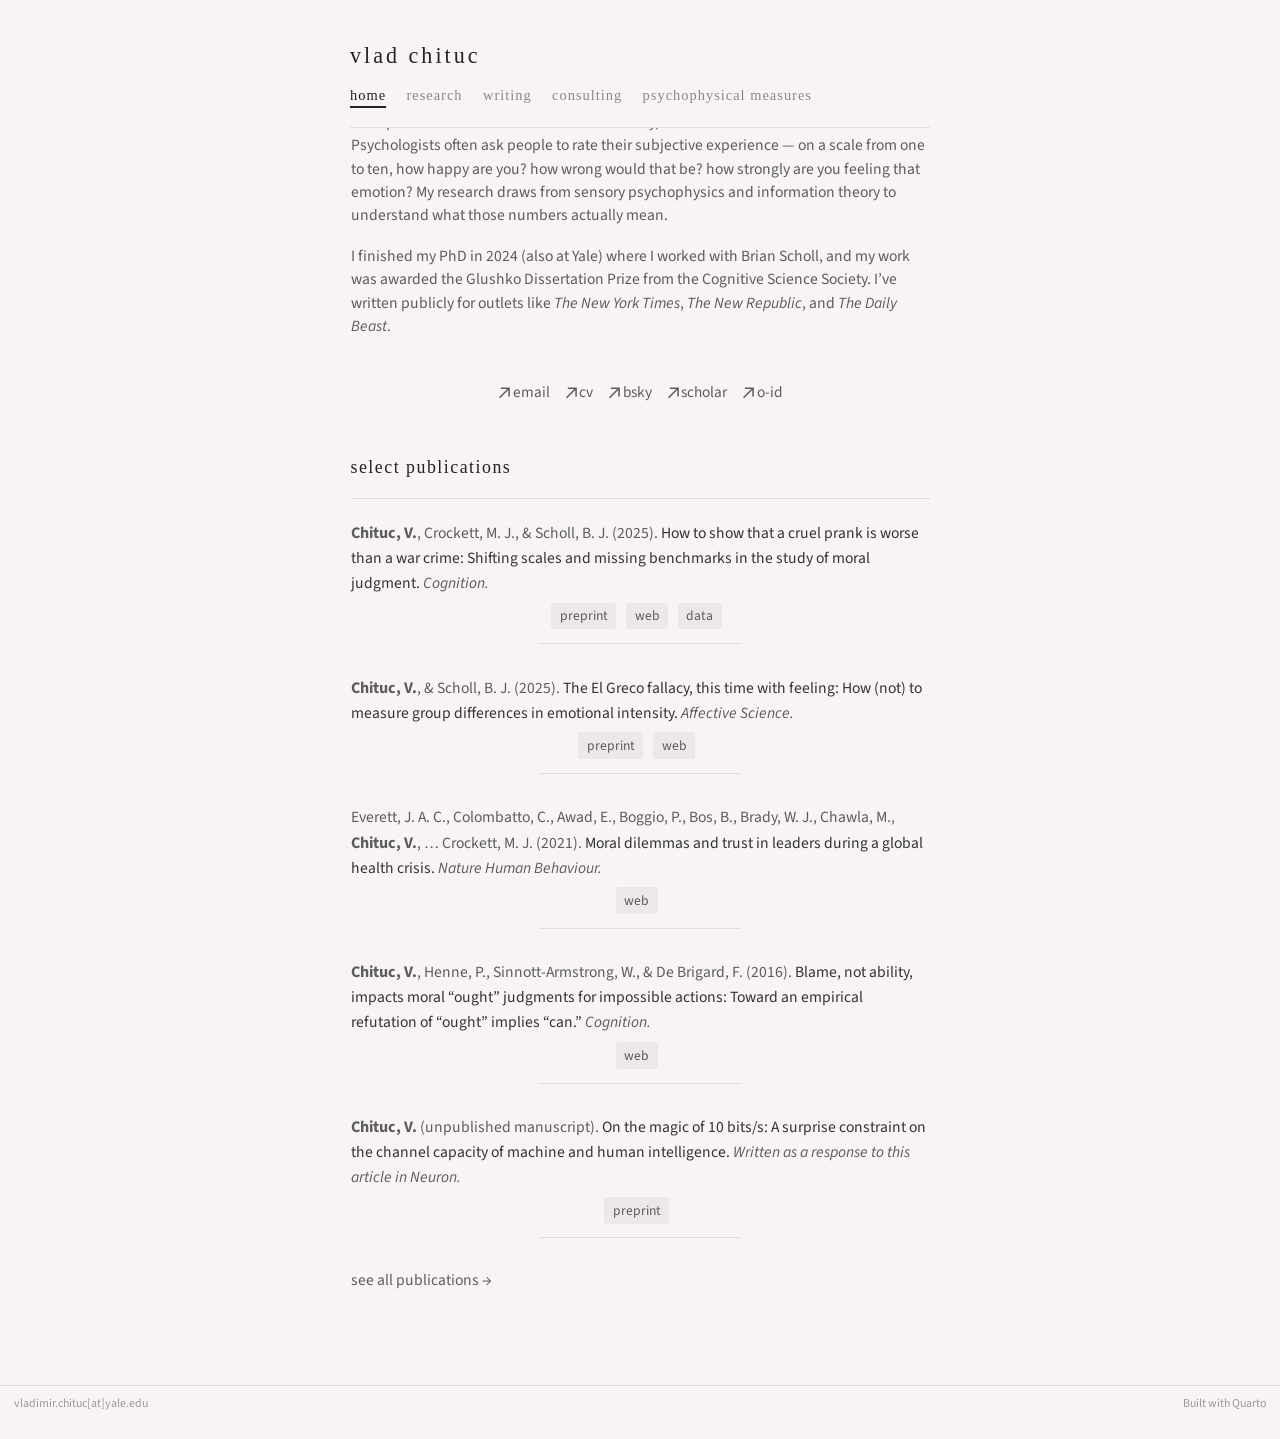
==== index.html @ decdd90c "Built site for gh-pages" ====
<!DOCTYPE html>
<html xmlns="http://www.w3.org/1999/xhtml" lang="en" xml:lang="en"><head>

<meta charset="utf-8">
<meta name="generator" content="quarto-1.8.27">

<meta name="viewport" content="width=device-width, initial-scale=1.0, user-scalable=yes">


<title>vlad chituc</title>
<style>
code{white-space: pre-wrap;}
span.smallcaps{font-variant: small-caps;}
div.columns{display: flex; gap: min(4vw, 1.5em);}
div.column{flex: auto; overflow-x: auto;}
div.hanging-indent{margin-left: 1.5em; text-indent: -1.5em;}
ul.task-list{list-style: none;}
ul.task-list li input[type="checkbox"] {
  width: 0.8em;
  margin: 0 0.8em 0.2em -1em; /* quarto-specific, see https://github.com/quarto-dev/quarto-cli/issues/4556 */ 
  vertical-align: middle;
}
</style>


<script src="site_libs/quarto-nav/quarto-nav.js"></script>
<script src="site_libs/quarto-nav/headroom.min.js"></script>
<script src="site_libs/clipboard/clipboard.min.js"></script>
<script src="site_libs/quarto-search/autocomplete.umd.js"></script>
<script src="site_libs/quarto-search/fuse.min.js"></script>
<script src="site_libs/quarto-search/quarto-search.js"></script>
<meta name="quarto:offset" content="./">
<script src="site_libs/quarto-html/quarto.js" type="module"></script>
<script src="site_libs/quarto-html/tabsets/tabsets.js" type="module"></script>
<script src="site_libs/quarto-html/axe/axe-check.js" type="module"></script>
<script src="site_libs/quarto-html/popper.min.js"></script>
<script src="site_libs/quarto-html/tippy.umd.min.js"></script>
<script src="site_libs/quarto-html/anchor.min.js"></script>
<link href="site_libs/quarto-html/tippy.css" rel="stylesheet">
<link href="site_libs/quarto-html/quarto-syntax-highlighting-ed96de9b727972fe78a7b5d16c58bf87.css" rel="stylesheet" id="quarto-text-highlighting-styles">
<script src="site_libs/bootstrap/bootstrap.min.js"></script>
<link href="site_libs/bootstrap/bootstrap-icons.css" rel="stylesheet">
<link href="site_libs/bootstrap/bootstrap-2ddfd3d036ffae7f70f91099f4ca9b3e.min.css" rel="stylesheet" append-hash="true" id="quarto-bootstrap" data-mode="light">
<script id="quarto-search-options" type="application/json">{
  "location": "navbar",
  "copy-button": false,
  "collapse-after": 3,
  "panel-placement": "end",
  "type": "overlay",
  "limit": 50,
  "keyboard-shortcut": [
    "f",
    "/",
    "s"
  ],
  "show-item-context": false,
  "language": {
    "search-no-results-text": "No results",
    "search-matching-documents-text": "matching documents",
    "search-copy-link-title": "Copy link to search",
    "search-hide-matches-text": "Hide additional matches",
    "search-more-match-text": "more match in this document",
    "search-more-matches-text": "more matches in this document",
    "search-clear-button-title": "Clear",
    "search-text-placeholder": "",
    "search-detached-cancel-button-title": "Cancel",
    "search-submit-button-title": "Submit",
    "search-label": "Search"
  }
}</script>


<meta property="og:title" content="vlad chituc">
<meta property="og:description" content="Cognitive scientist studying psychophysics and measurement at Yale University">
<meta property="og:site_name" content="vlad chituc">
</head>

<body class="nav-fixed fullcontent quarto-light">

<div id="quarto-search-results"></div>
  <header id="quarto-header" class="headroom fixed-top">
    <nav class="navbar navbar-expand-lg " data-bs-theme="dark">
      <div class="navbar-container container-fluid">
      <div class="navbar-brand-container mx-auto">
    <a class="navbar-brand" href="./index.html">
    <span class="navbar-title">vlad chituc</span>
    </a>
  </div>
          <button class="navbar-toggler" type="button" data-bs-toggle="collapse" data-bs-target="#navbarCollapse" aria-controls="navbarCollapse" role="menu" aria-expanded="false" aria-label="Toggle navigation" onclick="if (window.quartoToggleHeadroom) { window.quartoToggleHeadroom(); }">
  <span class="navbar-toggler-icon"></span>
</button>
          <div class="collapse navbar-collapse" id="navbarCollapse">
            <ul class="navbar-nav navbar-nav-scroll me-auto">
  <li class="nav-item">
    <a class="nav-link active" href="./index.html" aria-current="page"> 
<span class="menu-text">home</span></a>
  </li>  
  <li class="nav-item">
    <a class="nav-link" href="./research.html"> 
<span class="menu-text">research</span></a>
  </li>  
  <li class="nav-item">
    <a class="nav-link" href="./writing.html"> 
<span class="menu-text">writing</span></a>
  </li>  
  <li class="nav-item">
    <a class="nav-link" href="./consulting.html"> 
<span class="menu-text">consulting</span></a>
  </li>  
  <li class="nav-item">
    <a class="nav-link" href="https://vladchituc.com/glms-tools/"> 
<span class="menu-text">psychophysical measures</span></a>
  </li>  
</ul>
          </div> <!-- /navcollapse -->
            <div class="quarto-navbar-tools">
</div>
      </div> <!-- /container-fluid -->
    </nav>
</header>
<!-- content -->
<div id="quarto-content" class="quarto-container page-columns page-rows-contents page-layout-article page-navbar">
<!-- sidebar -->
<!-- margin-sidebar -->
    
<!-- main -->
<main class="content" id="quarto-document-content">

<header id="title-block-header" class="quarto-title-block default">
<div class="quarto-title">
<h1 class="title">vlad chituc</h1>
</div>



<div class="quarto-title-meta">

    
  
    
  </div>
  


</header>


<p>I’m a postdoctoral researcher at Yale University, where I work with Laurie Santos. Psychologists often ask people to rate their subjective experience — on a scale from one to ten, how happy are you? how wrong would that be? how strongly are you feeling that emotion? My research draws from sensory psychophysics and information theory to understand what those numbers actually mean.</p>
<p>I finished my PhD in 2024 (also at Yale) where I worked with Brian Scholl, and my work was awarded the Glushko Dissertation Prize from the Cognitive Science Society. I’ve written publicly for outlets like <a href="https://opinionator.blogs.nytimes.com/2016/02/19/the-data-against-kant/"><em>The New York Times</em></a>, <a href="https://newrepublic.com/article/122540/would-you-rather-lose-your-morals-or-your-memory"><em>The New Republic</em></a>, and <em>The Daily Beast</em>.</p>
<div class="social-links">
<p><a href="mailto:vladimir.chituc@yale.edu"><svg width="12" height="12" viewbox="0 0 12 12" fill="none" xmlns="http://www.w3.org/2000/svg"><path d="M2.07102 11.3494L0.963068 10.2415L9.2017 1.98864H2.83807L2.85227 0.454545H11.8438V9.46023H10.2955L10.3097 3.09659L2.07102 11.3494Z" fill="currentColor"></path></svg> email</a> <a href="cv.html"><svg width="12" height="12" viewbox="0 0 12 12" fill="none" xmlns="http://www.w3.org/2000/svg"><path d="M2.07102 11.3494L0.963068 10.2415L9.2017 1.98864H2.83807L2.85227 0.454545H11.8438V9.46023H10.2955L10.3097 3.09659L2.07102 11.3494Z" fill="currentColor"></path></svg> cv</a> <a href="https://bsky.app/profile/vladchituc.com"><svg width="12" height="12" viewbox="0 0 12 12" fill="none" xmlns="http://www.w3.org/2000/svg"><path d="M2.07102 11.3494L0.963068 10.2415L9.2017 1.98864H2.83807L2.85227 0.454545H11.8438V9.46023H10.2955L10.3097 3.09659L2.07102 11.3494Z" fill="currentColor"></path></svg> bsky</a> <a href="https://scholar.google.com/citations?user=D61_1-UAAAAJ&amp;hl=en"><svg width="12" height="12" viewbox="0 0 12 12" fill="none" xmlns="http://www.w3.org/2000/svg"><path d="M2.07102 11.3494L0.963068 10.2415L9.2017 1.98864H2.83807L2.85227 0.454545H11.8438V9.46023H10.2955L10.3097 3.09659L2.07102 11.3494Z" fill="currentColor"></path></svg> scholar</a> <a href="https://orcid.org/0000-0002-5316-6245"><svg width="12" height="12" viewbox="0 0 12 12" fill="none" xmlns="http://www.w3.org/2000/svg"><path d="M2.07102 11.3494L0.963068 10.2415L9.2017 1.98864H2.83807L2.85227 0.454545H11.8438V9.46023H10.2955L10.3097 3.09659L2.07102 11.3494Z" fill="currentColor"></path></svg> o-id</a></p>
</div>
<section id="publications" class="level2">
<h2 class="anchored" data-anchor-id="publications">select publications</h2>
<div class="pub-entry">
<p><span class="pub-authors"><strong>Chituc, V.</strong></span>, Crockett, M. J., &amp; Scholl, B. J. (2025). <span class="pub-title">How to show that a cruel prank is worse than a war crime: Shifting scales and missing benchmarks in the study of moral judgment.</span> <span class="pub-venue"><em>Cognition.</em></span></p>
<div class="pub-links">
<p><a href="s/Chituc-EtAl-InPress-Cognition.pdf">preprint</a> <a href="https://doi.org/10.1016/j.cognition.2025.106062">web</a> <a href="s/magnitude-estimation.zip">data</a></p>
</div>
</div>
<div class="pub-entry">
<p><span class="pub-authors"><strong>Chituc, V.</strong></span>, &amp; Scholl, B. J. (2025). <span class="pub-title">The El Greco fallacy, this time with feeling: How (not) to measure group differences in emotional intensity.</span> <span class="pub-venue"><em>Affective Science.</em></span></p>
<div class="pub-links">
<p><a href="s/Chituc-Scholl-InPress-AffSci.pdf">preprint</a> <a href="https://doi.org/10.1007/s42761-025-00314-z">web</a></p>
</div>
</div>
<div class="pub-entry">
<p>Everett, J. A. C., Colombatto, C., Awad, E., Boggio, P., Bos, B., Brady, W. J., Chawla, M., <span class="pub-authors"><strong>Chituc, V.</strong></span>, … Crockett, M. J. (2021). <span class="pub-title">Moral dilemmas and trust in leaders during a global health crisis.</span> <span class="pub-venue"><em>Nature Human Behaviour.</em></span></p>
<div class="pub-links">
<p><a href="https://doi.org/10.1038/s41562-021-01156-y">web</a></p>
</div>
</div>
<div class="pub-entry">
<p><span class="pub-authors"><strong>Chituc, V.</strong></span>, Henne, P., Sinnott-Armstrong, W., &amp; De Brigard, F. (2016). <span class="pub-title">Blame, not ability, impacts moral “ought” judgments for impossible actions: Toward an empirical refutation of “ought” implies “can.”</span> <span class="pub-venue"><em>Cognition.</em></span></p>
<div class="pub-links">
<p><a href="https://doi.org/10.1016/j.cognition.2015.11.012">web</a></p>
</div>
</div>
<div class="pub-entry">
<p><span class="pub-authors"><strong>Chituc, V.</strong></span> (unpublished manuscript). <span class="pub-title">On the magic of 10 bits/s: A surprise constraint on the channel capacity of machine and human intelligence.</span> <span class="pub-venue">Written as a response to <a href="https://doi.org/10.1016/j.neuron.2024.11.008">this article</a> in <em>Neuron</em>.</span></p>
<div class="pub-links">
<p><a href="https://vladchituc.substack.com/p/on-the-magic-of-10-bitss">preprint</a></p>
</div>
</div>
<p><a href="./research.html">see all publications →</a></p>


</section>

</main> <!-- /main -->
<script id="quarto-html-after-body" type="application/javascript">
  window.document.addEventListener("DOMContentLoaded", function (event) {
    const icon = "";
    const anchorJS = new window.AnchorJS();
    anchorJS.options = {
      placement: 'right',
      icon: icon
    };
    anchorJS.add('.anchored');
    const isCodeAnnotation = (el) => {
      for (const clz of el.classList) {
        if (clz.startsWith('code-annotation-')) {                     
          return true;
        }
      }
      return false;
    }
    const onCopySuccess = function(e) {
      // button target
      const button = e.trigger;
      // don't keep focus
      button.blur();
      // flash "checked"
      button.classList.add('code-copy-button-checked');
      var currentTitle = button.getAttribute("title");
      button.setAttribute("title", "Copied!");
      let tooltip;
      if (window.bootstrap) {
        button.setAttribute("data-bs-toggle", "tooltip");
        button.setAttribute("data-bs-placement", "left");
        button.setAttribute("data-bs-title", "Copied!");
        tooltip = new bootstrap.Tooltip(button, 
          { trigger: "manual", 
            customClass: "code-copy-button-tooltip",
            offset: [0, -8]});
        tooltip.show();    
      }
      setTimeout(function() {
        if (tooltip) {
          tooltip.hide();
          button.removeAttribute("data-bs-title");
          button.removeAttribute("data-bs-toggle");
          button.removeAttribute("data-bs-placement");
        }
        button.setAttribute("title", currentTitle);
        button.classList.remove('code-copy-button-checked');
      }, 1000);
      // clear code selection
      e.clearSelection();
    }
    const getTextToCopy = function(trigger) {
      const outerScaffold = trigger.parentElement.cloneNode(true);
      const codeEl = outerScaffold.querySelector('code');
      for (const childEl of codeEl.children) {
        if (isCodeAnnotation(childEl)) {
          childEl.remove();
        }
      }
      return codeEl.innerText;
    }
    const clipboard = new window.ClipboardJS('.code-copy-button:not([data-in-quarto-modal])', {
      text: getTextToCopy
    });
    clipboard.on('success', onCopySuccess);
    if (window.document.getElementById('quarto-embedded-source-code-modal')) {
      const clipboardModal = new window.ClipboardJS('.code-copy-button[data-in-quarto-modal]', {
        text: getTextToCopy,
        container: window.document.getElementById('quarto-embedded-source-code-modal')
      });
      clipboardModal.on('success', onCopySuccess);
    }
      var localhostRegex = new RegExp(/^(?:http|https):\/\/localhost\:?[0-9]*\//);
      var mailtoRegex = new RegExp(/^mailto:/);
        var filterRegex = new RegExp("https:\/\/vladchituc\.com");
      var isInternal = (href) => {
          return filterRegex.test(href) || localhostRegex.test(href) || mailtoRegex.test(href);
      }
      // Inspect non-navigation links and adorn them if external
     var links = window.document.querySelectorAll('a[href]:not(.nav-link):not(.navbar-brand):not(.toc-action):not(.sidebar-link):not(.sidebar-item-toggle):not(.pagination-link):not(.no-external):not([aria-hidden]):not(.dropdown-item):not(.quarto-navigation-tool):not(.about-link)');
      for (var i=0; i<links.length; i++) {
        const link = links[i];
        if (!isInternal(link.href)) {
          // undo the damage that might have been done by quarto-nav.js in the case of
          // links that we want to consider external
          if (link.dataset.originalHref !== undefined) {
            link.href = link.dataset.originalHref;
          }
            // target, if specified
            link.setAttribute("target", "_blank");
            if (link.getAttribute("rel") === null) {
              link.setAttribute("rel", "noopener");
            }
        }
      }
    function tippyHover(el, contentFn, onTriggerFn, onUntriggerFn) {
      const config = {
        allowHTML: true,
        maxWidth: 500,
        delay: 100,
        arrow: false,
        appendTo: function(el) {
            return el.parentElement;
        },
        interactive: true,
        interactiveBorder: 10,
        theme: 'quarto',
        placement: 'bottom-start',
      };
      if (contentFn) {
        config.content = contentFn;
      }
      if (onTriggerFn) {
        config.onTrigger = onTriggerFn;
      }
      if (onUntriggerFn) {
        config.onUntrigger = onUntriggerFn;
      }
      window.tippy(el, config); 
    }
    const noterefs = window.document.querySelectorAll('a[role="doc-noteref"]');
    for (var i=0; i<noterefs.length; i++) {
      const ref = noterefs[i];
      tippyHover(ref, function() {
        // use id or data attribute instead here
        let href = ref.getAttribute('data-footnote-href') || ref.getAttribute('href');
        try { href = new URL(href).hash; } catch {}
        const id = href.replace(/^#\/?/, "");
        const note = window.document.getElementById(id);
        if (note) {
          return note.innerHTML;
        } else {
          return "";
        }
      });
    }
    const xrefs = window.document.querySelectorAll('a.quarto-xref');
    const processXRef = (id, note) => {
      // Strip column container classes
      const stripColumnClz = (el) => {
        el.classList.remove("page-full", "page-columns");
        if (el.children) {
          for (const child of el.children) {
            stripColumnClz(child);
          }
        }
      }
      stripColumnClz(note)
      if (id === null || id.startsWith('sec-')) {
        // Special case sections, only their first couple elements
        const container = document.createElement("div");
        if (note.children && note.children.length > 2) {
          container.appendChild(note.children[0].cloneNode(true));
          for (let i = 1; i < note.children.length; i++) {
            const child = note.children[i];
            if (child.tagName === "P" && child.innerText === "") {
              continue;
            } else {
              container.appendChild(child.cloneNode(true));
              break;
            }
          }
          if (window.Quarto?.typesetMath) {
            window.Quarto.typesetMath(container);
          }
          return container.innerHTML
        } else {
          if (window.Quarto?.typesetMath) {
            window.Quarto.typesetMath(note);
          }
          return note.innerHTML;
        }
      } else {
        // Remove any anchor links if they are present
        const anchorLink = note.querySelector('a.anchorjs-link');
        if (anchorLink) {
          anchorLink.remove();
        }
        if (window.Quarto?.typesetMath) {
          window.Quarto.typesetMath(note);
        }
        if (note.classList.contains("callout")) {
          return note.outerHTML;
        } else {
          return note.innerHTML;
        }
      }
    }
    for (var i=0; i<xrefs.length; i++) {
      const xref = xrefs[i];
      tippyHover(xref, undefined, function(instance) {
        instance.disable();
        let url = xref.getAttribute('href');
        let hash = undefined; 
        if (url.startsWith('#')) {
          hash = url;
        } else {
          try { hash = new URL(url).hash; } catch {}
        }
        if (hash) {
          const id = hash.replace(/^#\/?/, "");
          const note = window.document.getElementById(id);
          if (note !== null) {
            try {
              const html = processXRef(id, note.cloneNode(true));
              instance.setContent(html);
            } finally {
              instance.enable();
              instance.show();
            }
          } else {
            // See if we can fetch this
            fetch(url.split('#')[0])
            .then(res => res.text())
            .then(html => {
              const parser = new DOMParser();
              const htmlDoc = parser.parseFromString(html, "text/html");
              const note = htmlDoc.getElementById(id);
              if (note !== null) {
                const html = processXRef(id, note);
                instance.setContent(html);
              } 
            }).finally(() => {
              instance.enable();
              instance.show();
            });
          }
        } else {
          // See if we can fetch a full url (with no hash to target)
          // This is a special case and we should probably do some content thinning / targeting
          fetch(url)
          .then(res => res.text())
          .then(html => {
            const parser = new DOMParser();
            const htmlDoc = parser.parseFromString(html, "text/html");
            const note = htmlDoc.querySelector('main.content');
            if (note !== null) {
              // This should only happen for chapter cross references
              // (since there is no id in the URL)
              // remove the first header
              if (note.children.length > 0 && note.children[0].tagName === "HEADER") {
                note.children[0].remove();
              }
              const html = processXRef(null, note);
              instance.setContent(html);
            } 
          }).finally(() => {
            instance.enable();
            instance.show();
          });
        }
      }, function(instance) {
      });
    }
        let selectedAnnoteEl;
        const selectorForAnnotation = ( cell, annotation) => {
          let cellAttr = 'data-code-cell="' + cell + '"';
          let lineAttr = 'data-code-annotation="' +  annotation + '"';
          const selector = 'span[' + cellAttr + '][' + lineAttr + ']';
          return selector;
        }
        const selectCodeLines = (annoteEl) => {
          const doc = window.document;
          const targetCell = annoteEl.getAttribute("data-target-cell");
          const targetAnnotation = annoteEl.getAttribute("data-target-annotation");
          const annoteSpan = window.document.querySelector(selectorForAnnotation(targetCell, targetAnnotation));
          const lines = annoteSpan.getAttribute("data-code-lines").split(",");
          const lineIds = lines.map((line) => {
            return targetCell + "-" + line;
          })
          let top = null;
          let height = null;
          let parent = null;
          if (lineIds.length > 0) {
              //compute the position of the single el (top and bottom and make a div)
              const el = window.document.getElementById(lineIds[0]);
              top = el.offsetTop;
              height = el.offsetHeight;
              parent = el.parentElement.parentElement;
            if (lineIds.length > 1) {
              const lastEl = window.document.getElementById(lineIds[lineIds.length - 1]);
              const bottom = lastEl.offsetTop + lastEl.offsetHeight;
              height = bottom - top;
            }
            if (top !== null && height !== null && parent !== null) {
              // cook up a div (if necessary) and position it 
              let div = window.document.getElementById("code-annotation-line-highlight");
              if (div === null) {
                div = window.document.createElement("div");
                div.setAttribute("id", "code-annotation-line-highlight");
                div.style.position = 'absolute';
                parent.appendChild(div);
              }
              div.style.top = top - 2 + "px";
              div.style.height = height + 4 + "px";
              div.style.left = 0;
              let gutterDiv = window.document.getElementById("code-annotation-line-highlight-gutter");
              if (gutterDiv === null) {
                gutterDiv = window.document.createElement("div");
                gutterDiv.setAttribute("id", "code-annotation-line-highlight-gutter");
                gutterDiv.style.position = 'absolute';
                const codeCell = window.document.getElementById(targetCell);
                const gutter = codeCell.querySelector('.code-annotation-gutter');
                gutter.appendChild(gutterDiv);
              }
              gutterDiv.style.top = top - 2 + "px";
              gutterDiv.style.height = height + 4 + "px";
            }
            selectedAnnoteEl = annoteEl;
          }
        };
        const unselectCodeLines = () => {
          const elementsIds = ["code-annotation-line-highlight", "code-annotation-line-highlight-gutter"];
          elementsIds.forEach((elId) => {
            const div = window.document.getElementById(elId);
            if (div) {
              div.remove();
            }
          });
          selectedAnnoteEl = undefined;
        };
          // Handle positioning of the toggle
      window.addEventListener(
        "resize",
        throttle(() => {
          elRect = undefined;
          if (selectedAnnoteEl) {
            selectCodeLines(selectedAnnoteEl);
          }
        }, 10)
      );
      function throttle(fn, ms) {
      let throttle = false;
      let timer;
        return (...args) => {
          if(!throttle) { // first call gets through
              fn.apply(this, args);
              throttle = true;
          } else { // all the others get throttled
              if(timer) clearTimeout(timer); // cancel #2
              timer = setTimeout(() => {
                fn.apply(this, args);
                timer = throttle = false;
              }, ms);
          }
        };
      }
        // Attach click handler to the DT
        const annoteDls = window.document.querySelectorAll('dt[data-target-cell]');
        for (const annoteDlNode of annoteDls) {
          annoteDlNode.addEventListener('click', (event) => {
            const clickedEl = event.target;
            if (clickedEl !== selectedAnnoteEl) {
              unselectCodeLines();
              const activeEl = window.document.querySelector('dt[data-target-cell].code-annotation-active');
              if (activeEl) {
                activeEl.classList.remove('code-annotation-active');
              }
              selectCodeLines(clickedEl);
              clickedEl.classList.add('code-annotation-active');
            } else {
              // Unselect the line
              unselectCodeLines();
              clickedEl.classList.remove('code-annotation-active');
            }
          });
        }
    const findCites = (el) => {
      const parentEl = el.parentElement;
      if (parentEl) {
        const cites = parentEl.dataset.cites;
        if (cites) {
          return {
            el,
            cites: cites.split(' ')
          };
        } else {
          return findCites(el.parentElement)
        }
      } else {
        return undefined;
      }
    };
    var bibliorefs = window.document.querySelectorAll('a[role="doc-biblioref"]');
    for (var i=0; i<bibliorefs.length; i++) {
      const ref = bibliorefs[i];
      const citeInfo = findCites(ref);
      if (citeInfo) {
        tippyHover(citeInfo.el, function() {
          var popup = window.document.createElement('div');
          citeInfo.cites.forEach(function(cite) {
            var citeDiv = window.document.createElement('div');
            citeDiv.classList.add('hanging-indent');
            citeDiv.classList.add('csl-entry');
            var biblioDiv = window.document.getElementById('ref-' + cite);
            if (biblioDiv) {
              citeDiv.innerHTML = biblioDiv.innerHTML;
            }
            popup.appendChild(citeDiv);
          });
          return popup.innerHTML;
        });
      }
    }
  });
  </script>
</div> <!-- /content -->
<footer class="footer">
  <div class="nav-footer">
    <div class="nav-footer-left">
<p>vladimir.chituc[at]yale.edu</p>
</div>   
    <div class="nav-footer-center">
      &nbsp;
    </div>
    <div class="nav-footer-right">
<p>Built with <a href="https://quarto.org">Quarto</a></p>
</div>
  </div>
</footer>




</body></html>
---- site_libs/quarto-html/tippy.css ----
.tippy-box[data-animation=fade][data-state=hidden]{opacity:0}[data-tippy-root]{max-width:calc(100vw - 10px)}.tippy-box{position:relative;background-color:#333;color:#fff;border-radius:4px;font-size:14px;line-height:1.4;white-space:normal;outline:0;transition-property:transform,visibility,opacity}.tippy-box[data-placement^=top]>.tippy-arrow{bottom:0}.tippy-box[data-placement^=top]>.tippy-arrow:before{bottom:-7px;left:0;border-width:8px 8px 0;border-top-color:initial;transform-origin:center top}.tippy-box[data-placement^=bottom]>.tippy-arrow{top:0}.tippy-box[data-placement^=bottom]>.tippy-arrow:before{top:-7px;left:0;border-width:0 8px 8px;border-bottom-color:initial;transform-origin:center bottom}.tippy-box[data-placement^=left]>.tippy-arrow{right:0}.tippy-box[data-placement^=left]>.tippy-arrow:before{border-width:8px 0 8px 8px;border-left-color:initial;right:-7px;transform-origin:center left}.tippy-box[data-placement^=right]>.tippy-arrow{left:0}.tippy-box[data-placement^=right]>.tippy-arrow:before{left:-7px;border-width:8px 8px 8px 0;border-right-color:initial;transform-origin:center right}.tippy-box[data-inertia][data-state=visible]{transition-timing-function:cubic-bezier(.54,1.5,.38,1.11)}.tippy-arrow{width:16px;height:16px;color:#333}.tippy-arrow:before{content:"";position:absolute;border-color:transparent;border-style:solid}.tippy-content{position:relative;padding:5px 9px;z-index:1}
---- site_libs/quarto-html/quarto-syntax-highlighting-ed96de9b727972fe78a7b5d16c58bf87.css ----
/* quarto syntax highlight colors */
:root {
  --quarto-hl-ot-color: #003B4F;
  --quarto-hl-at-color: #657422;
  --quarto-hl-ss-color: #20794D;
  --quarto-hl-an-color: #5E5E5E;
  --quarto-hl-fu-color: #4758AB;
  --quarto-hl-st-color: #20794D;
  --quarto-hl-cf-color: #003B4F;
  --quarto-hl-op-color: #5E5E5E;
  --quarto-hl-er-color: #AD0000;
  --quarto-hl-bn-color: #AD0000;
  --quarto-hl-al-color: #AD0000;
  --quarto-hl-va-color: #111111;
  --quarto-hl-bu-color: inherit;
  --quarto-hl-ex-color: inherit;
  --quarto-hl-pp-color: #AD0000;
  --quarto-hl-in-color: #5E5E5E;
  --quarto-hl-vs-color: #20794D;
  --quarto-hl-wa-color: #5E5E5E;
  --quarto-hl-do-color: #5E5E5E;
  --quarto-hl-im-color: #00769E;
  --quarto-hl-ch-color: #20794D;
  --quarto-hl-dt-color: #AD0000;
  --quarto-hl-fl-color: #AD0000;
  --quarto-hl-co-color: #5E5E5E;
  --quarto-hl-cv-color: #5E5E5E;
  --quarto-hl-cn-color: #8f5902;
  --quarto-hl-sc-color: #5E5E5E;
  --quarto-hl-dv-color: #AD0000;
  --quarto-hl-kw-color: #003B4F;
}

/* other quarto variables */
:root {
  --quarto-font-monospace: SFMono-Regular, Menlo, Monaco, Consolas, "Liberation Mono", "Courier New", monospace;
}

/* syntax highlight based on Pandoc's rules */
pre > code.sourceCode > span {
  color: #003B4F;
}

code.sourceCode > span {
  color: #003B4F;
}

div.sourceCode,
div.sourceCode pre.sourceCode {
  color: #003B4F;
}

/* Normal */
code span {
  color: #003B4F;
}

/* Alert */
code span.al {
  color: #AD0000;
  font-style: inherit;
}

/* Annotation */
code span.an {
  color: #5E5E5E;
  font-style: inherit;
}

/* Attribute */
code span.at {
  color: #657422;
  font-style: inherit;
}

/* BaseN */
code span.bn {
  color: #AD0000;
  font-style: inherit;
}

/* BuiltIn */
code span.bu {
  font-style: inherit;
}

/* ControlFlow */
code span.cf {
  color: #003B4F;
  font-weight: bold;
  font-style: inherit;
}

/* Char */
code span.ch {
  color: #20794D;
  font-style: inherit;
}

/* Constant */
code span.cn {
  color: #8f5902;
  font-style: inherit;
}

/* Comment */
code span.co {
  color: #5E5E5E;
  font-style: inherit;
}

/* CommentVar */
code span.cv {
  color: #5E5E5E;
  font-style: italic;
}

/* Documentation */
code span.do {
  color: #5E5E5E;
  font-style: italic;
}

/* DataType */
code span.dt {
  color: #AD0000;
  font-style: inherit;
}

/* DecVal */
code span.dv {
  color: #AD0000;
  font-style: inherit;
}

/* Error */
code span.er {
  color: #AD0000;
  font-style: inherit;
}

/* Extension */
code span.ex {
  font-style: inherit;
}

/* Float */
code span.fl {
  color: #AD0000;
  font-style: inherit;
}

/* Function */
code span.fu {
  color: #4758AB;
  font-style: inherit;
}

/* Import */
code span.im {
  color: #00769E;
  font-style: inherit;
}

/* Information */
code span.in {
  color: #5E5E5E;
  font-style: inherit;
}

/* Keyword */
code span.kw {
  color: #003B4F;
  font-weight: bold;
  font-style: inherit;
}

/* Operator */
code span.op {
  color: #5E5E5E;
  font-style: inherit;
}

/* Other */
code span.ot {
  color: #003B4F;
  font-style: inherit;
}

/* Preprocessor */
code span.pp {
  color: #AD0000;
  font-style: inherit;
}

/* SpecialChar */
code span.sc {
  color: #5E5E5E;
  font-style: inherit;
}

/* SpecialString */
code span.ss {
  color: #20794D;
  font-style: inherit;
}

/* String */
code span.st {
  color: #20794D;
  font-style: inherit;
}

/* Variable */
code span.va {
  color: #111111;
  font-style: inherit;
}

/* VerbatimString */
code span.vs {
  color: #20794D;
  font-style: inherit;
}

/* Warning */
code span.wa {
  color: #5E5E5E;
  font-style: italic;
}

.prevent-inlining {
  content: "</";
}

/*# sourceMappingURL=0920dd6d7437995b8cdf7429764427b1.css.map */
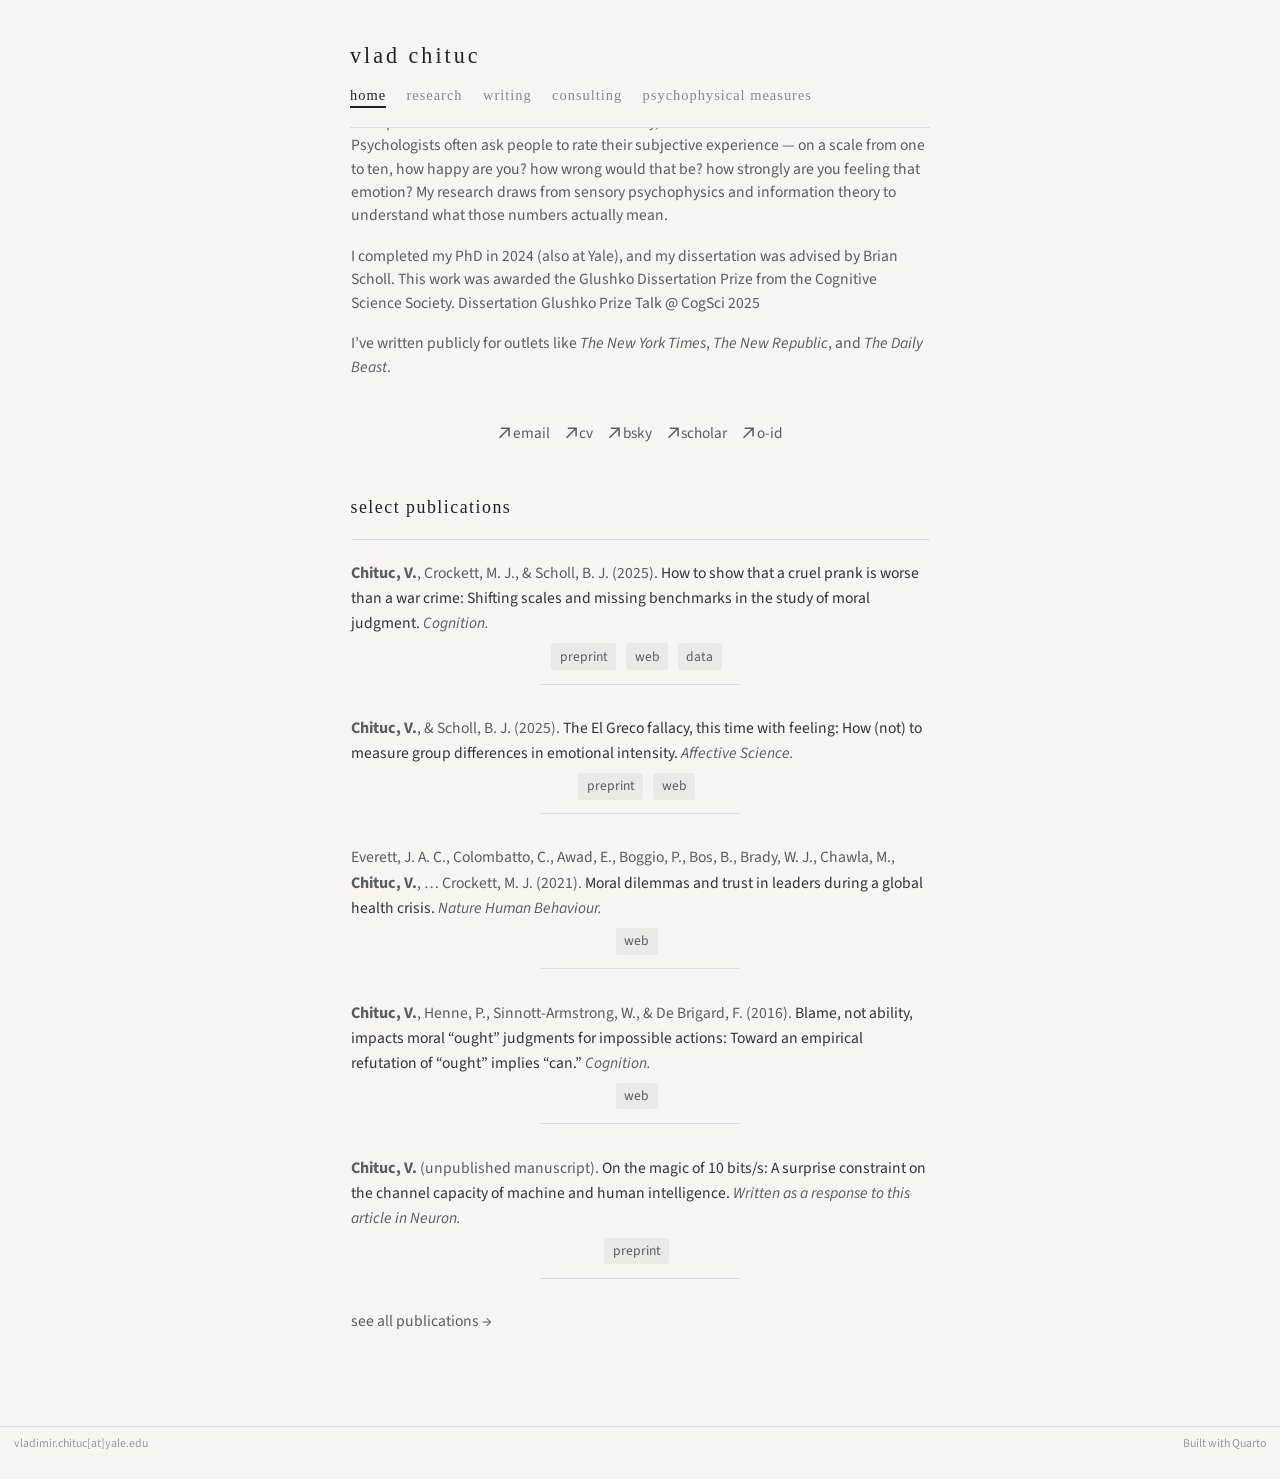
==== commit 857999cc: "Built site for gh-pages" ====
--- a/index.html
+++ b/index.html
@@ -2,13 +2,16 @@
 <html xmlns="http://www.w3.org/1999/xhtml" lang="en" xml:lang="en"><head>
 
 <meta charset="utf-8">
-<meta name="generator" content="quarto-1.8.27">
+<meta name="generator" content="quarto-1.9.36">
 
 <meta name="viewport" content="width=device-width, initial-scale=1.0, user-scalable=yes">
 
 
 <title>vlad chituc</title>
 <style>
+/* Default styles provided by pandoc.
+** See https://pandoc.org/MANUAL.html#variables-for-html for config info.
+*/
 code{white-space: pre-wrap;}
 span.smallcaps{font-variant: small-caps;}
 div.columns{display: flex; gap: min(4vw, 1.5em);}
@@ -32,15 +35,14 @@
 <meta name="quarto:offset" content="./">
 <script src="site_libs/quarto-html/quarto.js" type="module"></script>
 <script src="site_libs/quarto-html/tabsets/tabsets.js" type="module"></script>
-<script src="site_libs/quarto-html/axe/axe-check.js" type="module"></script>
 <script src="site_libs/quarto-html/popper.min.js"></script>
 <script src="site_libs/quarto-html/tippy.umd.min.js"></script>
 <script src="site_libs/quarto-html/anchor.min.js"></script>
 <link href="site_libs/quarto-html/tippy.css" rel="stylesheet">
-<link href="site_libs/quarto-html/quarto-syntax-highlighting-ed96de9b727972fe78a7b5d16c58bf87.css" rel="stylesheet" id="quarto-text-highlighting-styles">
+<link href="site_libs/quarto-html/quarto-syntax-highlighting-845c23b38eaddc0f92fda52bfe77a8c8.css" rel="stylesheet" id="quarto-text-highlighting-styles">
 <script src="site_libs/bootstrap/bootstrap.min.js"></script>
 <link href="site_libs/bootstrap/bootstrap-icons.css" rel="stylesheet">
-<link href="site_libs/bootstrap/bootstrap-2ddfd3d036ffae7f70f91099f4ca9b3e.min.css" rel="stylesheet" append-hash="true" id="quarto-bootstrap" data-mode="light">
+<link href="site_libs/bootstrap/bootstrap-f58d9fbc5972ea5fedcacb924ae18698.min.css" rel="stylesheet" append-hash="true" id="quarto-bootstrap" data-mode="light">
 <script id="quarto-search-options" type="application/json">{
   "location": "navbar",
   "copy-button": false,
@@ -146,7 +148,8 @@
 
 
 <p>I’m a postdoctoral researcher at Yale University, where I work with Laurie Santos. Psychologists often ask people to rate their subjective experience — on a scale from one to ten, how happy are you? how wrong would that be? how strongly are you feeling that emotion? My research draws from sensory psychophysics and information theory to understand what those numbers actually mean.</p>
-<p>I finished my PhD in 2024 (also at Yale) where I worked with Brian Scholl, and my work was awarded the Glushko Dissertation Prize from the Cognitive Science Society. I’ve written publicly for outlets like <a href="https://opinionator.blogs.nytimes.com/2016/02/19/the-data-against-kant/"><em>The New York Times</em></a>, <a href="https://newrepublic.com/article/122540/would-you-rather-lose-your-morals-or-your-memory"><em>The New Republic</em></a>, and <em>The Daily Beast</em>.</p>
+<p>I completed my PhD in 2024 (also at Yale), and my dissertation was advised by Brian Scholl. This work was awarded the Glushko Dissertation Prize from the Cognitive Science Society. <a href="s/Chituc-Dissertation-FinalRevision.pdf">Dissertation</a> <a href="https://underline.io/events/489/sessions/20498/lecture/123940-moral-and-affective-psychophysics-or-how-not-to-study-subjective-magnitude">Glushko Prize Talk @ CogSci 2025</a></p>
+<p>I’ve written publicly for outlets like <a href="https://opinionator.blogs.nytimes.com/2016/02/19/the-data-against-kant/"><em>The New York Times</em></a>, <a href="https://newrepublic.com/article/122540/would-you-rather-lose-your-morals-or-your-memory"><em>The New Republic</em></a>, and <em>The Daily Beast</em>.</p>
 <div class="social-links">
 <p><a href="mailto:vladimir.chituc@yale.edu"><svg width="12" height="12" viewbox="0 0 12 12" fill="none" xmlns="http://www.w3.org/2000/svg"><path d="M2.07102 11.3494L0.963068 10.2415L9.2017 1.98864H2.83807L2.85227 0.454545H11.8438V9.46023H10.2955L10.3097 3.09659L2.07102 11.3494Z" fill="currentColor"></path></svg> email</a> <a href="cv.html"><svg width="12" height="12" viewbox="0 0 12 12" fill="none" xmlns="http://www.w3.org/2000/svg"><path d="M2.07102 11.3494L0.963068 10.2415L9.2017 1.98864H2.83807L2.85227 0.454545H11.8438V9.46023H10.2955L10.3097 3.09659L2.07102 11.3494Z" fill="currentColor"></path></svg> cv</a> <a href="https://bsky.app/profile/vladchituc.com"><svg width="12" height="12" viewbox="0 0 12 12" fill="none" xmlns="http://www.w3.org/2000/svg"><path d="M2.07102 11.3494L0.963068 10.2415L9.2017 1.98864H2.83807L2.85227 0.454545H11.8438V9.46023H10.2955L10.3097 3.09659L2.07102 11.3494Z" fill="currentColor"></path></svg> bsky</a> <a href="https://scholar.google.com/citations?user=D61_1-UAAAAJ&amp;hl=en"><svg width="12" height="12" viewbox="0 0 12 12" fill="none" xmlns="http://www.w3.org/2000/svg"><path d="M2.07102 11.3494L0.963068 10.2415L9.2017 1.98864H2.83807L2.85227 0.454545H11.8438V9.46023H10.2955L10.3097 3.09659L2.07102 11.3494Z" fill="currentColor"></path></svg> scholar</a> <a href="https://orcid.org/0000-0002-5316-6245"><svg width="12" height="12" viewbox="0 0 12 12" fill="none" xmlns="http://www.w3.org/2000/svg"><path d="M2.07102 11.3494L0.963068 10.2415L9.2017 1.98864H2.83807L2.85227 0.454545H11.8438V9.46023H10.2955L10.3097 3.09659L2.07102 11.3494Z" fill="currentColor"></path></svg> o-id</a></p>
 </div>
@@ -155,7 +158,7 @@
 <div class="pub-entry">
 <p><span class="pub-authors"><strong>Chituc, V.</strong></span>, Crockett, M. J., &amp; Scholl, B. J. (2025). <span class="pub-title">How to show that a cruel prank is worse than a war crime: Shifting scales and missing benchmarks in the study of moral judgment.</span> <span class="pub-venue"><em>Cognition.</em></span></p>
 <div class="pub-links">
-<p><a href="s/Chituc-EtAl-InPress-Cognition.pdf">preprint</a> <a href="https://doi.org/10.1016/j.cognition.2025.106062">web</a> <a href="s/magnitude-estimation.zip">data</a></p>
+<p><a href="s/Chituc-EtAl-InPress-Cognition.pdf">preprint</a> <a href="https://doi.org/10.1016/j.cognition.2025.106315">web</a> <a href="s/magnitude-estimation.zip">data</a></p>
 </div>
 </div>
 <div class="pub-entry">
@@ -173,13 +176,13 @@
 <div class="pub-entry">
 <p><span class="pub-authors"><strong>Chituc, V.</strong></span>, Henne, P., Sinnott-Armstrong, W., &amp; De Brigard, F. (2016). <span class="pub-title">Blame, not ability, impacts moral “ought” judgments for impossible actions: Toward an empirical refutation of “ought” implies “can.”</span> <span class="pub-venue"><em>Cognition.</em></span></p>
 <div class="pub-links">
-<p><a href="https://doi.org/10.1016/j.cognition.2015.11.012">web</a></p>
+<p><a href="https://doi.org/10.1016/j.cognition.2016.01.013">web</a></p>
 </div>
 </div>
 <div class="pub-entry">
 <p><span class="pub-authors"><strong>Chituc, V.</strong></span> (unpublished manuscript). <span class="pub-title">On the magic of 10 bits/s: A surprise constraint on the channel capacity of machine and human intelligence.</span> <span class="pub-venue">Written as a response to <a href="https://doi.org/10.1016/j.neuron.2024.11.008">this article</a> in <em>Neuron</em>.</span></p>
 <div class="pub-links">
-<p><a href="https://vladchituc.substack.com/p/on-the-magic-of-10-bitss">preprint</a></p>
+<p><a href="https://osf.io/preprints/osf/gbn3c_v2">preprint</a></p>
 </div>
 </div>
 <p><a href="./research.html">see all publications →</a></p>
--- a/site_libs/quarto-html/quarto-syntax-highlighting-845c23b38eaddc0f92fda52bfe77a8c8.css
+++ b/site_libs/quarto-html/quarto-syntax-highlighting-845c23b38eaddc0f92fda52bfe77a8c8.css
@@ -0,0 +1,236 @@
+/* quarto syntax highlight colors */
+:root {
+  --quarto-hl-ot-color: #003B4F;
+  --quarto-hl-at-color: #657422;
+  --quarto-hl-ss-color: #20794D;
+  --quarto-hl-an-color: #5E5E5E;
+  --quarto-hl-fu-color: #4758AB;
+  --quarto-hl-st-color: #20794D;
+  --quarto-hl-cf-color: #003B4F;
+  --quarto-hl-op-color: #5E5E5E;
+  --quarto-hl-er-color: #AD0000;
+  --quarto-hl-bn-color: #AD0000;
+  --quarto-hl-al-color: #AD0000;
+  --quarto-hl-va-color: #111111;
+  --quarto-hl-bu-color: inherit;
+  --quarto-hl-ex-color: inherit;
+  --quarto-hl-pp-color: #AD0000;
+  --quarto-hl-in-color: #5E5E5E;
+  --quarto-hl-vs-color: #20794D;
+  --quarto-hl-wa-color: #5E5E5E;
+  --quarto-hl-do-color: #5E5E5E;
+  --quarto-hl-im-color: #00769E;
+  --quarto-hl-ch-color: #20794D;
+  --quarto-hl-dt-color: #AD0000;
+  --quarto-hl-fl-color: #AD0000;
+  --quarto-hl-co-color: #5E5E5E;
+  --quarto-hl-cv-color: #5E5E5E;
+  --quarto-hl-cn-color: #8f5902;
+  --quarto-hl-sc-color: #5E5E5E;
+  --quarto-hl-dv-color: #AD0000;
+  --quarto-hl-kw-color: #003B4F;
+}
+
+/* other quarto variables */
+:root {
+  --quarto-font-monospace: SFMono-Regular, Menlo, Monaco, Consolas, "Liberation Mono", "Courier New", monospace;
+}
+
+/* syntax highlight based on Pandoc's rules */
+pre > code.sourceCode > span {
+  color: #003B4F;
+}
+
+code.sourceCode > span {
+  color: #003B4F;
+}
+
+div.sourceCode,
+div.sourceCode pre.sourceCode {
+  color: #003B4F;
+}
+
+/* Normal */
+code span {
+  color: #003B4F;
+}
+
+/* Alert */
+code span.al {
+  color: #AD0000;
+  font-style: inherit;
+}
+
+/* Annotation */
+code span.an {
+  color: #5E5E5E;
+  font-style: inherit;
+}
+
+/* Attribute */
+code span.at {
+  color: #657422;
+  font-style: inherit;
+}
+
+/* BaseN */
+code span.bn {
+  color: #AD0000;
+  font-style: inherit;
+}
+
+/* BuiltIn */
+code span.bu {
+  font-style: inherit;
+}
+
+/* ControlFlow */
+code span.cf {
+  color: #003B4F;
+  font-weight: bold;
+  font-style: inherit;
+}
+
+/* Char */
+code span.ch {
+  color: #20794D;
+  font-style: inherit;
+}
+
+/* Constant */
+code span.cn {
+  color: #8f5902;
+  font-style: inherit;
+}
+
+/* Comment */
+code span.co {
+  color: #5E5E5E;
+  font-style: inherit;
+}
+
+/* CommentVar */
+code span.cv {
+  color: #5E5E5E;
+  font-style: italic;
+}
+
+/* Documentation */
+code span.do {
+  color: #5E5E5E;
+  font-style: italic;
+}
+
+/* DataType */
+code span.dt {
+  color: #AD0000;
+  font-style: inherit;
+}
+
+/* DecVal */
+code span.dv {
+  color: #AD0000;
+  font-style: inherit;
+}
+
+/* Error */
+code span.er {
+  color: #AD0000;
+  font-style: inherit;
+}
+
+/* Extension */
+code span.ex {
+  font-style: inherit;
+}
+
+/* Float */
+code span.fl {
+  color: #AD0000;
+  font-style: inherit;
+}
+
+/* Function */
+code span.fu {
+  color: #4758AB;
+  font-style: inherit;
+}
+
+/* Import */
+code span.im {
+  color: #00769E;
+  font-style: inherit;
+}
+
+/* Information */
+code span.in {
+  color: #5E5E5E;
+  font-style: inherit;
+}
+
+/* Keyword */
+code span.kw {
+  color: #003B4F;
+  font-weight: bold;
+  font-style: inherit;
+}
+
+/* Operator */
+code span.op {
+  color: #5E5E5E;
+  font-style: inherit;
+}
+
+/* Other */
+code span.ot {
+  color: #003B4F;
+  font-style: inherit;
+}
+
+/* Preprocessor */
+code span.pp {
+  color: #AD0000;
+  font-style: inherit;
+}
+
+/* SpecialChar */
+code span.sc {
+  color: #5E5E5E;
+  font-style: inherit;
+}
+
+/* SpecialString */
+code span.ss {
+  color: #20794D;
+  font-style: inherit;
+}
+
+/* String */
+code span.st {
+  color: #20794D;
+  font-style: inherit;
+}
+
+/* Variable */
+code span.va {
+  color: #111111;
+  font-style: inherit;
+}
+
+/* VerbatimString */
+code span.vs {
+  color: #20794D;
+  font-style: inherit;
+}
+
+/* Warning */
+code span.wa {
+  color: #5E5E5E;
+  font-style: italic;
+}
+
+.prevent-inlining {
+  content: "</";
+}
+
+/*# sourceMappingURL=ac89f0bb514bba72461919f78549e31c.css.map */
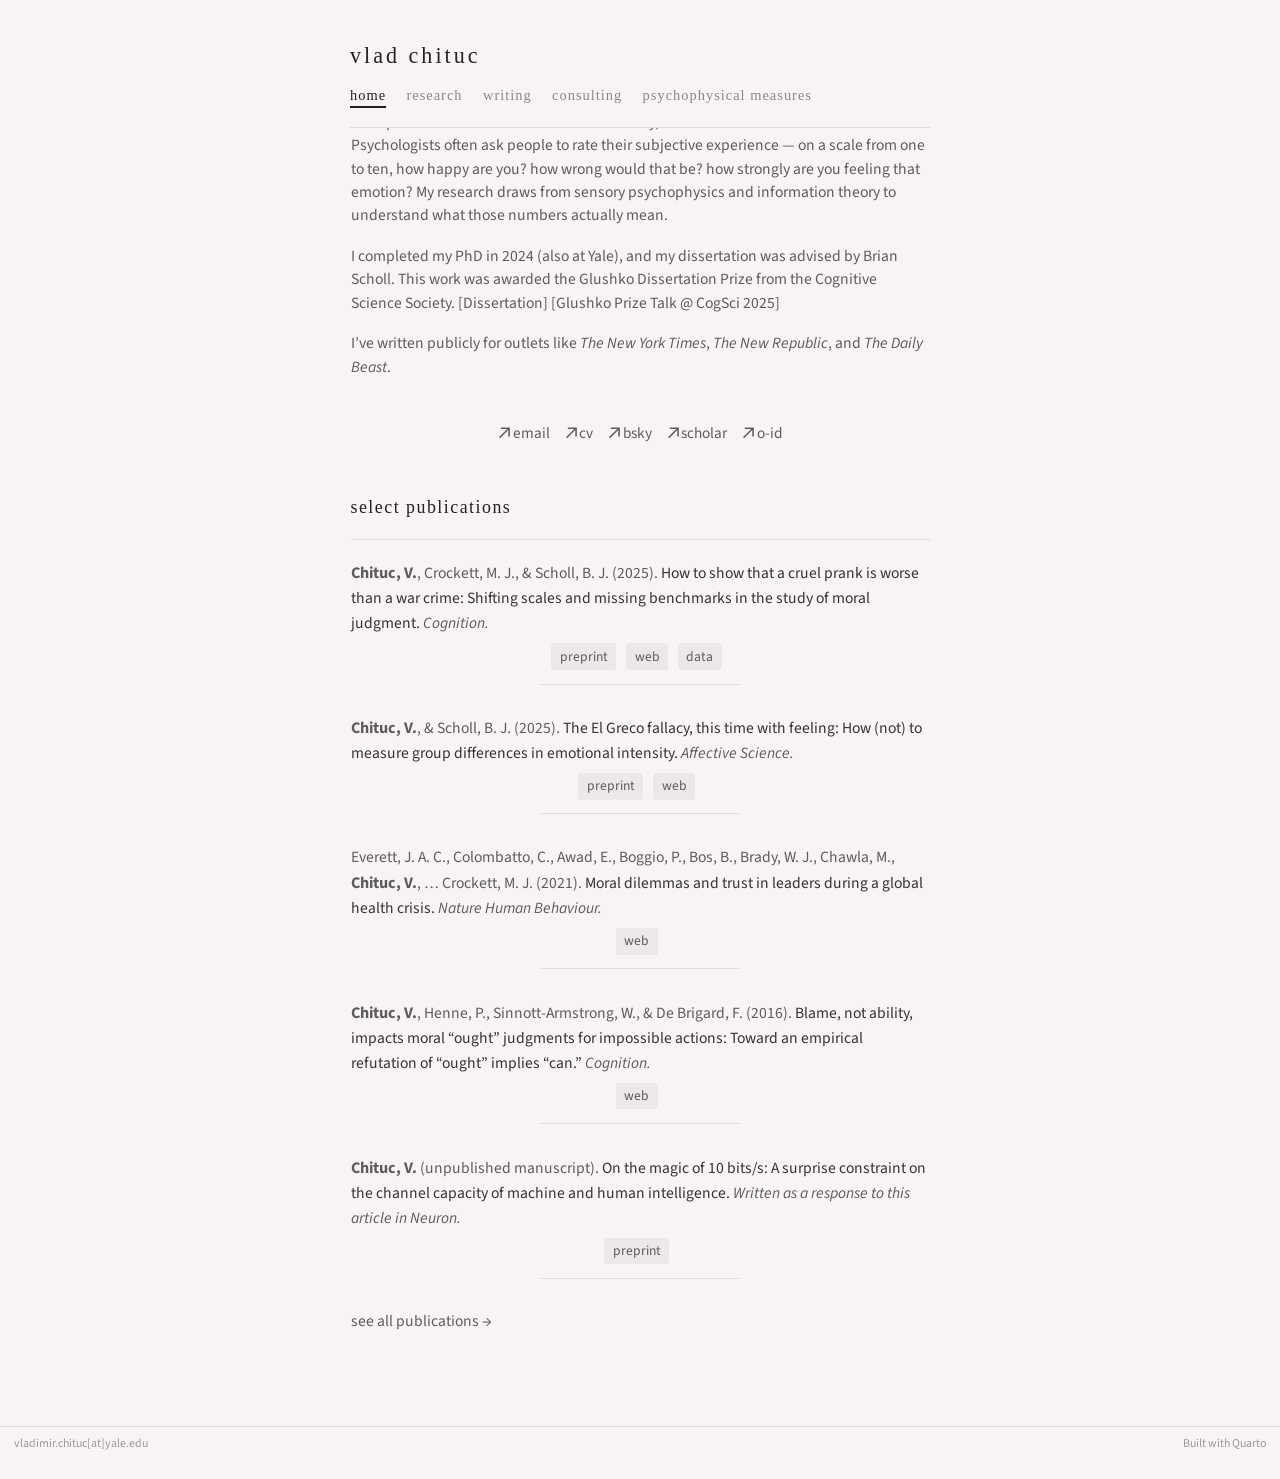
==== commit 5f9851d7: "Built site for gh-pages" ====
--- a/index.html
+++ b/index.html
@@ -42,7 +42,7 @@
 <link href="site_libs/quarto-html/quarto-syntax-highlighting-845c23b38eaddc0f92fda52bfe77a8c8.css" rel="stylesheet" id="quarto-text-highlighting-styles">
 <script src="site_libs/bootstrap/bootstrap.min.js"></script>
 <link href="site_libs/bootstrap/bootstrap-icons.css" rel="stylesheet">
-<link href="site_libs/bootstrap/bootstrap-f58d9fbc5972ea5fedcacb924ae18698.min.css" rel="stylesheet" append-hash="true" id="quarto-bootstrap" data-mode="light">
+<link href="site_libs/bootstrap/bootstrap-39b8b2aa4772c416b8e5c968ceba514d.min.css" rel="stylesheet" append-hash="true" id="quarto-bootstrap" data-mode="light">
 <script id="quarto-search-options" type="application/json">{
   "location": "navbar",
   "copy-button": false,
@@ -148,7 +148,7 @@
 
 
 <p>I’m a postdoctoral researcher at Yale University, where I work with Laurie Santos. Psychologists often ask people to rate their subjective experience — on a scale from one to ten, how happy are you? how wrong would that be? how strongly are you feeling that emotion? My research draws from sensory psychophysics and information theory to understand what those numbers actually mean.</p>
-<p>I completed my PhD in 2024 (also at Yale), and my dissertation was advised by Brian Scholl. This work was awarded the Glushko Dissertation Prize from the Cognitive Science Society. <a href="s/Chituc-Dissertation-FinalRevision.pdf">Dissertation</a> <a href="https://underline.io/events/489/sessions/20498/lecture/123940-moral-and-affective-psychophysics-or-how-not-to-study-subjective-magnitude">Glushko Prize Talk @ CogSci 2025</a></p>
+<p>I completed my PhD in 2024 (also at Yale), and my dissertation was advised by Brian Scholl. This work was awarded the Glushko Dissertation Prize from the Cognitive Science Society. [<a href="s/Chituc-Dissertation-FinalRevision.pdf">Dissertation</a>] [<a href="https://underline.io/events/489/sessions/20498/lecture/123940-moral-and-affective-psychophysics-or-how-not-to-study-subjective-magnitude">Glushko Prize Talk @ CogSci 2025</a>]</p>
 <p>I’ve written publicly for outlets like <a href="https://opinionator.blogs.nytimes.com/2016/02/19/the-data-against-kant/"><em>The New York Times</em></a>, <a href="https://newrepublic.com/article/122540/would-you-rather-lose-your-morals-or-your-memory"><em>The New Republic</em></a>, and <em>The Daily Beast</em>.</p>
 <div class="social-links">
 <p><a href="mailto:vladimir.chituc@yale.edu"><svg width="12" height="12" viewbox="0 0 12 12" fill="none" xmlns="http://www.w3.org/2000/svg"><path d="M2.07102 11.3494L0.963068 10.2415L9.2017 1.98864H2.83807L2.85227 0.454545H11.8438V9.46023H10.2955L10.3097 3.09659L2.07102 11.3494Z" fill="currentColor"></path></svg> email</a> <a href="cv.html"><svg width="12" height="12" viewbox="0 0 12 12" fill="none" xmlns="http://www.w3.org/2000/svg"><path d="M2.07102 11.3494L0.963068 10.2415L9.2017 1.98864H2.83807L2.85227 0.454545H11.8438V9.46023H10.2955L10.3097 3.09659L2.07102 11.3494Z" fill="currentColor"></path></svg> cv</a> <a href="https://bsky.app/profile/vladchituc.com"><svg width="12" height="12" viewbox="0 0 12 12" fill="none" xmlns="http://www.w3.org/2000/svg"><path d="M2.07102 11.3494L0.963068 10.2415L9.2017 1.98864H2.83807L2.85227 0.454545H11.8438V9.46023H10.2955L10.3097 3.09659L2.07102 11.3494Z" fill="currentColor"></path></svg> bsky</a> <a href="https://scholar.google.com/citations?user=D61_1-UAAAAJ&amp;hl=en"><svg width="12" height="12" viewbox="0 0 12 12" fill="none" xmlns="http://www.w3.org/2000/svg"><path d="M2.07102 11.3494L0.963068 10.2415L9.2017 1.98864H2.83807L2.85227 0.454545H11.8438V9.46023H10.2955L10.3097 3.09659L2.07102 11.3494Z" fill="currentColor"></path></svg> scholar</a> <a href="https://orcid.org/0000-0002-5316-6245"><svg width="12" height="12" viewbox="0 0 12 12" fill="none" xmlns="http://www.w3.org/2000/svg"><path d="M2.07102 11.3494L0.963068 10.2415L9.2017 1.98864H2.83807L2.85227 0.454545H11.8438V9.46023H10.2955L10.3097 3.09659L2.07102 11.3494Z" fill="currentColor"></path></svg> o-id</a></p>
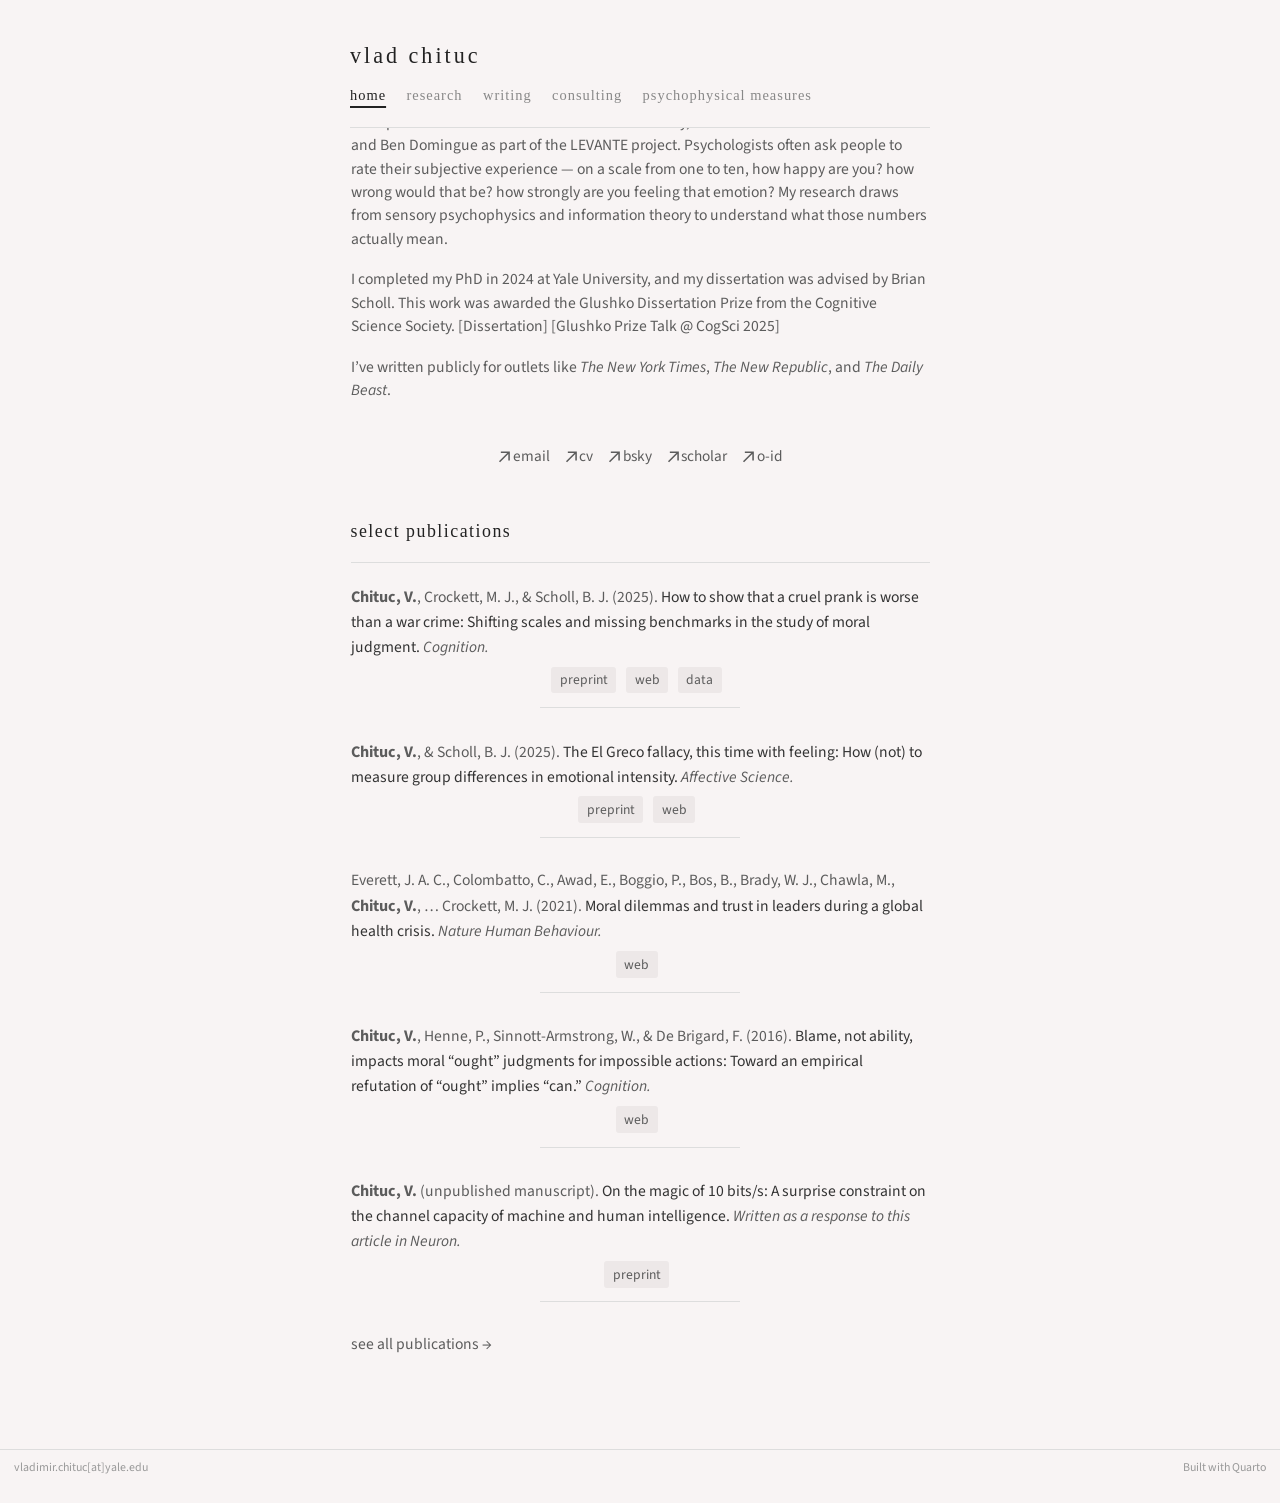
==== commit c5e69ecb: "Built site for gh-pages" ====
--- a/index.html
+++ b/index.html
@@ -2,7 +2,7 @@
 <html xmlns="http://www.w3.org/1999/xhtml" lang="en" xml:lang="en"><head>
 
 <meta charset="utf-8">
-<meta name="generator" content="quarto-1.9.36">
+<meta name="generator" content="quarto-1.9.38">
 
 <meta name="viewport" content="width=device-width, initial-scale=1.0, user-scalable=yes">
 
@@ -39,10 +39,10 @@
 <script src="site_libs/quarto-html/tippy.umd.min.js"></script>
 <script src="site_libs/quarto-html/anchor.min.js"></script>
 <link href="site_libs/quarto-html/tippy.css" rel="stylesheet">
-<link href="site_libs/quarto-html/quarto-syntax-highlighting-845c23b38eaddc0f92fda52bfe77a8c8.css" rel="stylesheet" id="quarto-text-highlighting-styles">
+<link href="site_libs/quarto-html/quarto-syntax-highlighting-15634bcf2e68342d4ad2dfa704d543f6.css" rel="stylesheet" id="quarto-text-highlighting-styles">
 <script src="site_libs/bootstrap/bootstrap.min.js"></script>
 <link href="site_libs/bootstrap/bootstrap-icons.css" rel="stylesheet">
-<link href="site_libs/bootstrap/bootstrap-39b8b2aa4772c416b8e5c968ceba514d.min.css" rel="stylesheet" append-hash="true" id="quarto-bootstrap" data-mode="light">
+<link href="site_libs/bootstrap/bootstrap-b256c3d1d02c449c6054f06b7a2e3cd0.min.css" rel="stylesheet" append-hash="true" id="quarto-bootstrap" data-mode="light">
 <script id="quarto-search-options" type="application/json">{
   "location": "navbar",
   "copy-button": false,
@@ -147,11 +147,11 @@
 </header>
 
 
-<p>I’m a postdoctoral researcher at Yale University, where I work with Laurie Santos. Psychologists often ask people to rate their subjective experience — on a scale from one to ten, how happy are you? how wrong would that be? how strongly are you feeling that emotion? My research draws from sensory psychophysics and information theory to understand what those numbers actually mean.</p>
-<p>I completed my PhD in 2024 (also at Yale), and my dissertation was advised by Brian Scholl. This work was awarded the Glushko Dissertation Prize from the Cognitive Science Society. [<a href="s/Chituc-Dissertation-FinalRevision.pdf">Dissertation</a>] [<a href="https://underline.io/events/489/sessions/20498/lecture/123940-moral-and-affective-psychophysics-or-how-not-to-study-subjective-magnitude">Glushko Prize Talk @ CogSci 2025</a>]</p>
+<p>I’m a postdoctoral researcher at Stanford University, where I work with Michael Frank and Ben Domingue as part of the <a href="https://researcher.levante-network.org/">LEVANTE project</a>. Psychologists often ask people to rate their subjective experience — on a scale from one to ten, how happy are you? how wrong would that be? how strongly are you feeling that emotion? My research draws from sensory psychophysics and information theory to understand what those numbers actually mean.</p>
+<p>I completed my PhD in 2024 at Yale University, and my dissertation was advised by Brian Scholl. This work was awarded the Glushko Dissertation Prize from the Cognitive Science Society. [<a href="s/Chituc-Dissertation-FinalRevision.pdf">Dissertation</a>] [<a href="https://underline.io/events/489/sessions/20498/lecture/123940-moral-and-affective-psychophysics-or-how-not-to-study-subjective-magnitude">Glushko Prize Talk @ CogSci 2025</a>]</p>
 <p>I’ve written publicly for outlets like <a href="https://opinionator.blogs.nytimes.com/2016/02/19/the-data-against-kant/"><em>The New York Times</em></a>, <a href="https://newrepublic.com/article/122540/would-you-rather-lose-your-morals-or-your-memory"><em>The New Republic</em></a>, and <em>The Daily Beast</em>.</p>
 <div class="social-links">
-<p><a href="mailto:vladimir.chituc@yale.edu"><svg width="12" height="12" viewbox="0 0 12 12" fill="none" xmlns="http://www.w3.org/2000/svg"><path d="M2.07102 11.3494L0.963068 10.2415L9.2017 1.98864H2.83807L2.85227 0.454545H11.8438V9.46023H10.2955L10.3097 3.09659L2.07102 11.3494Z" fill="currentColor"></path></svg> email</a> <a href="cv.html"><svg width="12" height="12" viewbox="0 0 12 12" fill="none" xmlns="http://www.w3.org/2000/svg"><path d="M2.07102 11.3494L0.963068 10.2415L9.2017 1.98864H2.83807L2.85227 0.454545H11.8438V9.46023H10.2955L10.3097 3.09659L2.07102 11.3494Z" fill="currentColor"></path></svg> cv</a> <a href="https://bsky.app/profile/vladchituc.com"><svg width="12" height="12" viewbox="0 0 12 12" fill="none" xmlns="http://www.w3.org/2000/svg"><path d="M2.07102 11.3494L0.963068 10.2415L9.2017 1.98864H2.83807L2.85227 0.454545H11.8438V9.46023H10.2955L10.3097 3.09659L2.07102 11.3494Z" fill="currentColor"></path></svg> bsky</a> <a href="https://scholar.google.com/citations?user=D61_1-UAAAAJ&amp;hl=en"><svg width="12" height="12" viewbox="0 0 12 12" fill="none" xmlns="http://www.w3.org/2000/svg"><path d="M2.07102 11.3494L0.963068 10.2415L9.2017 1.98864H2.83807L2.85227 0.454545H11.8438V9.46023H10.2955L10.3097 3.09659L2.07102 11.3494Z" fill="currentColor"></path></svg> scholar</a> <a href="https://orcid.org/0000-0002-5316-6245"><svg width="12" height="12" viewbox="0 0 12 12" fill="none" xmlns="http://www.w3.org/2000/svg"><path d="M2.07102 11.3494L0.963068 10.2415L9.2017 1.98864H2.83807L2.85227 0.454545H11.8438V9.46023H10.2955L10.3097 3.09659L2.07102 11.3494Z" fill="currentColor"></path></svg> o-id</a></p>
+<p><a href="mailto:chituc@stanford.edu"><svg width="12" height="12" viewbox="0 0 12 12" fill="none" xmlns="http://www.w3.org/2000/svg"><path d="M2.07102 11.3494L0.963068 10.2415L9.2017 1.98864H2.83807L2.85227 0.454545H11.8438V9.46023H10.2955L10.3097 3.09659L2.07102 11.3494Z" fill="currentColor"></path></svg> email</a> <a href="cv.html"><svg width="12" height="12" viewbox="0 0 12 12" fill="none" xmlns="http://www.w3.org/2000/svg"><path d="M2.07102 11.3494L0.963068 10.2415L9.2017 1.98864H2.83807L2.85227 0.454545H11.8438V9.46023H10.2955L10.3097 3.09659L2.07102 11.3494Z" fill="currentColor"></path></svg> cv</a> <a href="https://bsky.app/profile/vladchituc.com"><svg width="12" height="12" viewbox="0 0 12 12" fill="none" xmlns="http://www.w3.org/2000/svg"><path d="M2.07102 11.3494L0.963068 10.2415L9.2017 1.98864H2.83807L2.85227 0.454545H11.8438V9.46023H10.2955L10.3097 3.09659L2.07102 11.3494Z" fill="currentColor"></path></svg> bsky</a> <a href="https://scholar.google.com/citations?user=D61_1-UAAAAJ&amp;hl=en"><svg width="12" height="12" viewbox="0 0 12 12" fill="none" xmlns="http://www.w3.org/2000/svg"><path d="M2.07102 11.3494L0.963068 10.2415L9.2017 1.98864H2.83807L2.85227 0.454545H11.8438V9.46023H10.2955L10.3097 3.09659L2.07102 11.3494Z" fill="currentColor"></path></svg> scholar</a> <a href="https://orcid.org/0000-0002-5316-6245"><svg width="12" height="12" viewbox="0 0 12 12" fill="none" xmlns="http://www.w3.org/2000/svg"><path d="M2.07102 11.3494L0.963068 10.2415L9.2017 1.98864H2.83807L2.85227 0.454545H11.8438V9.46023H10.2955L10.3097 3.09659L2.07102 11.3494Z" fill="currentColor"></path></svg> o-id</a></p>
 </div>
 <section id="publications" class="level2">
 <h2 class="anchored" data-anchor-id="publications">select publications</h2>
--- a/site_libs/quarto-html/quarto-syntax-highlighting-15634bcf2e68342d4ad2dfa704d543f6.css
+++ b/site_libs/quarto-html/quarto-syntax-highlighting-15634bcf2e68342d4ad2dfa704d543f6.css
@@ -0,0 +1,236 @@
+/* quarto syntax highlight colors */
+:root {
+  --quarto-hl-ot-color: #003B4F;
+  --quarto-hl-at-color: #657422;
+  --quarto-hl-ss-color: #20794D;
+  --quarto-hl-an-color: #5E5E5E;
+  --quarto-hl-fu-color: #4758AB;
+  --quarto-hl-st-color: #20794D;
+  --quarto-hl-cf-color: #003B4F;
+  --quarto-hl-op-color: #5E5E5E;
+  --quarto-hl-er-color: #AD0000;
+  --quarto-hl-bn-color: #AD0000;
+  --quarto-hl-al-color: #AD0000;
+  --quarto-hl-va-color: #111111;
+  --quarto-hl-bu-color: inherit;
+  --quarto-hl-ex-color: inherit;
+  --quarto-hl-pp-color: #AD0000;
+  --quarto-hl-in-color: #5E5E5E;
+  --quarto-hl-vs-color: #20794D;
+  --quarto-hl-wa-color: #5E5E5E;
+  --quarto-hl-do-color: #5E5E5E;
+  --quarto-hl-im-color: #00769E;
+  --quarto-hl-ch-color: #20794D;
+  --quarto-hl-dt-color: #AD0000;
+  --quarto-hl-fl-color: #AD0000;
+  --quarto-hl-co-color: #5E5E5E;
+  --quarto-hl-cv-color: #5E5E5E;
+  --quarto-hl-cn-color: #8f5902;
+  --quarto-hl-sc-color: #5E5E5E;
+  --quarto-hl-dv-color: #AD0000;
+  --quarto-hl-kw-color: #003B4F;
+}
+
+/* other quarto variables */
+:root {
+  --quarto-font-monospace: SFMono-Regular, Menlo, Monaco, Consolas, "Liberation Mono", "Courier New", monospace;
+}
+
+/* syntax highlight based on Pandoc's rules */
+pre > code.sourceCode > span {
+  color: #003B4F;
+}
+
+code.sourceCode > span {
+  color: #003B4F;
+}
+
+div.sourceCode,
+div.sourceCode pre.sourceCode {
+  color: #003B4F;
+}
+
+/* Normal */
+code span {
+  color: #003B4F;
+}
+
+/* Alert */
+code span.al {
+  color: #AD0000;
+  font-style: inherit;
+}
+
+/* Annotation */
+code span.an {
+  color: #5E5E5E;
+  font-style: inherit;
+}
+
+/* Attribute */
+code span.at {
+  color: #657422;
+  font-style: inherit;
+}
+
+/* BaseN */
+code span.bn {
+  color: #AD0000;
+  font-style: inherit;
+}
+
+/* BuiltIn */
+code span.bu {
+  font-style: inherit;
+}
+
+/* ControlFlow */
+code span.cf {
+  color: #003B4F;
+  font-weight: bold;
+  font-style: inherit;
+}
+
+/* Char */
+code span.ch {
+  color: #20794D;
+  font-style: inherit;
+}
+
+/* Constant */
+code span.cn {
+  color: #8f5902;
+  font-style: inherit;
+}
+
+/* Comment */
+code span.co {
+  color: #5E5E5E;
+  font-style: inherit;
+}
+
+/* CommentVar */
+code span.cv {
+  color: #5E5E5E;
+  font-style: italic;
+}
+
+/* Documentation */
+code span.do {
+  color: #5E5E5E;
+  font-style: italic;
+}
+
+/* DataType */
+code span.dt {
+  color: #AD0000;
+  font-style: inherit;
+}
+
+/* DecVal */
+code span.dv {
+  color: #AD0000;
+  font-style: inherit;
+}
+
+/* Error */
+code span.er {
+  color: #AD0000;
+  font-style: inherit;
+}
+
+/* Extension */
+code span.ex {
+  font-style: inherit;
+}
+
+/* Float */
+code span.fl {
+  color: #AD0000;
+  font-style: inherit;
+}
+
+/* Function */
+code span.fu {
+  color: #4758AB;
+  font-style: inherit;
+}
+
+/* Import */
+code span.im {
+  color: #00769E;
+  font-style: inherit;
+}
+
+/* Information */
+code span.in {
+  color: #5E5E5E;
+  font-style: inherit;
+}
+
+/* Keyword */
+code span.kw {
+  color: #003B4F;
+  font-weight: bold;
+  font-style: inherit;
+}
+
+/* Operator */
+code span.op {
+  color: #5E5E5E;
+  font-style: inherit;
+}
+
+/* Other */
+code span.ot {
+  color: #003B4F;
+  font-style: inherit;
+}
+
+/* Preprocessor */
+code span.pp {
+  color: #AD0000;
+  font-style: inherit;
+}
+
+/* SpecialChar */
+code span.sc {
+  color: #5E5E5E;
+  font-style: inherit;
+}
+
+/* SpecialString */
+code span.ss {
+  color: #20794D;
+  font-style: inherit;
+}
+
+/* String */
+code span.st {
+  color: #20794D;
+  font-style: inherit;
+}
+
+/* Variable */
+code span.va {
+  color: #111111;
+  font-style: inherit;
+}
+
+/* VerbatimString */
+code span.vs {
+  color: #20794D;
+  font-style: inherit;
+}
+
+/* Warning */
+code span.wa {
+  color: #5E5E5E;
+  font-style: italic;
+}
+
+.prevent-inlining {
+  content: "</";
+}
+
+/*# sourceMappingURL=f23921c56f73e400b49028c9186a1aa0.css.map */
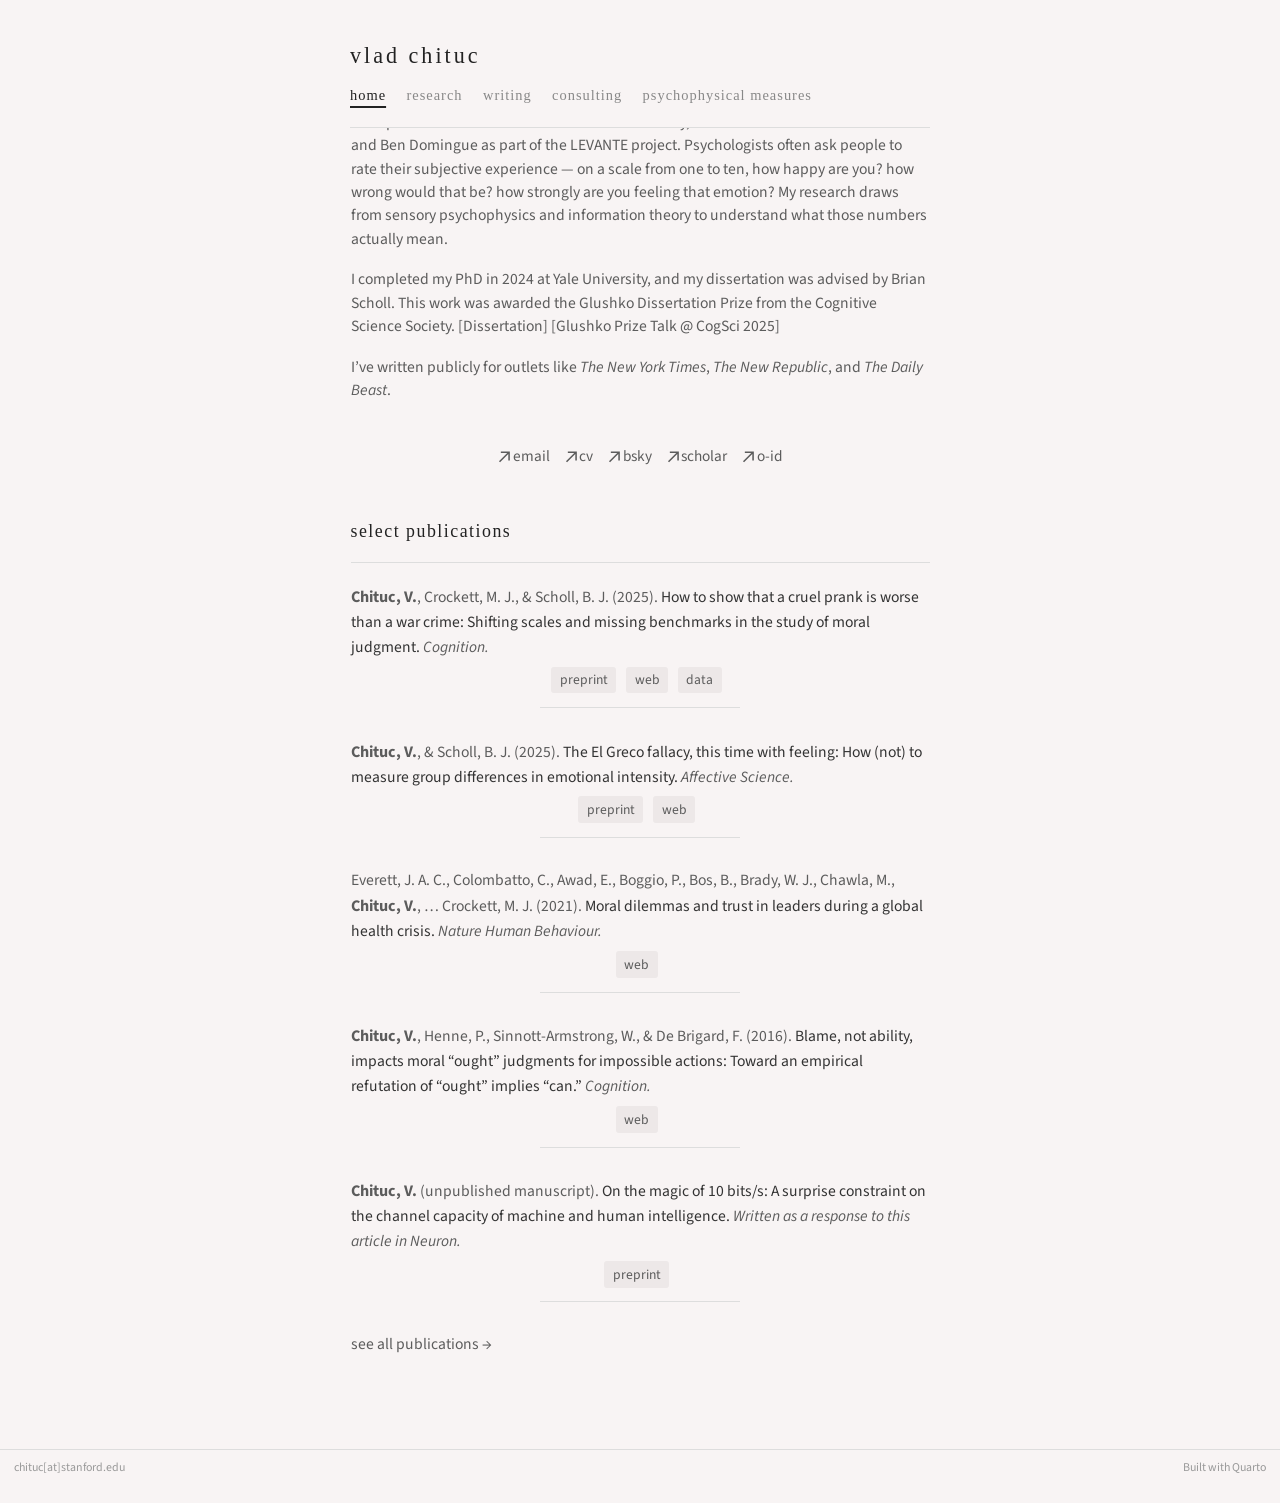
==== commit 67fdca05: "Built site for gh-pages" ====
--- a/index.html
+++ b/index.html
@@ -73,7 +73,7 @@
 
 
 <meta property="og:title" content="vlad chituc">
-<meta property="og:description" content="Cognitive scientist studying psychophysics and measurement at Yale University">
+<meta property="og:description" content="Cognitive scientist studying psychophysics and measurement at Stanford University">
 <meta property="og:site_name" content="vlad chituc">
 </head>
 
@@ -600,7 +600,7 @@
 <footer class="footer">
   <div class="nav-footer">
     <div class="nav-footer-left">
-<p>vladimir.chituc[at]yale.edu</p>
+<p>chituc[at]stanford.edu</p>
 </div>   
     <div class="nav-footer-center">
       &nbsp;
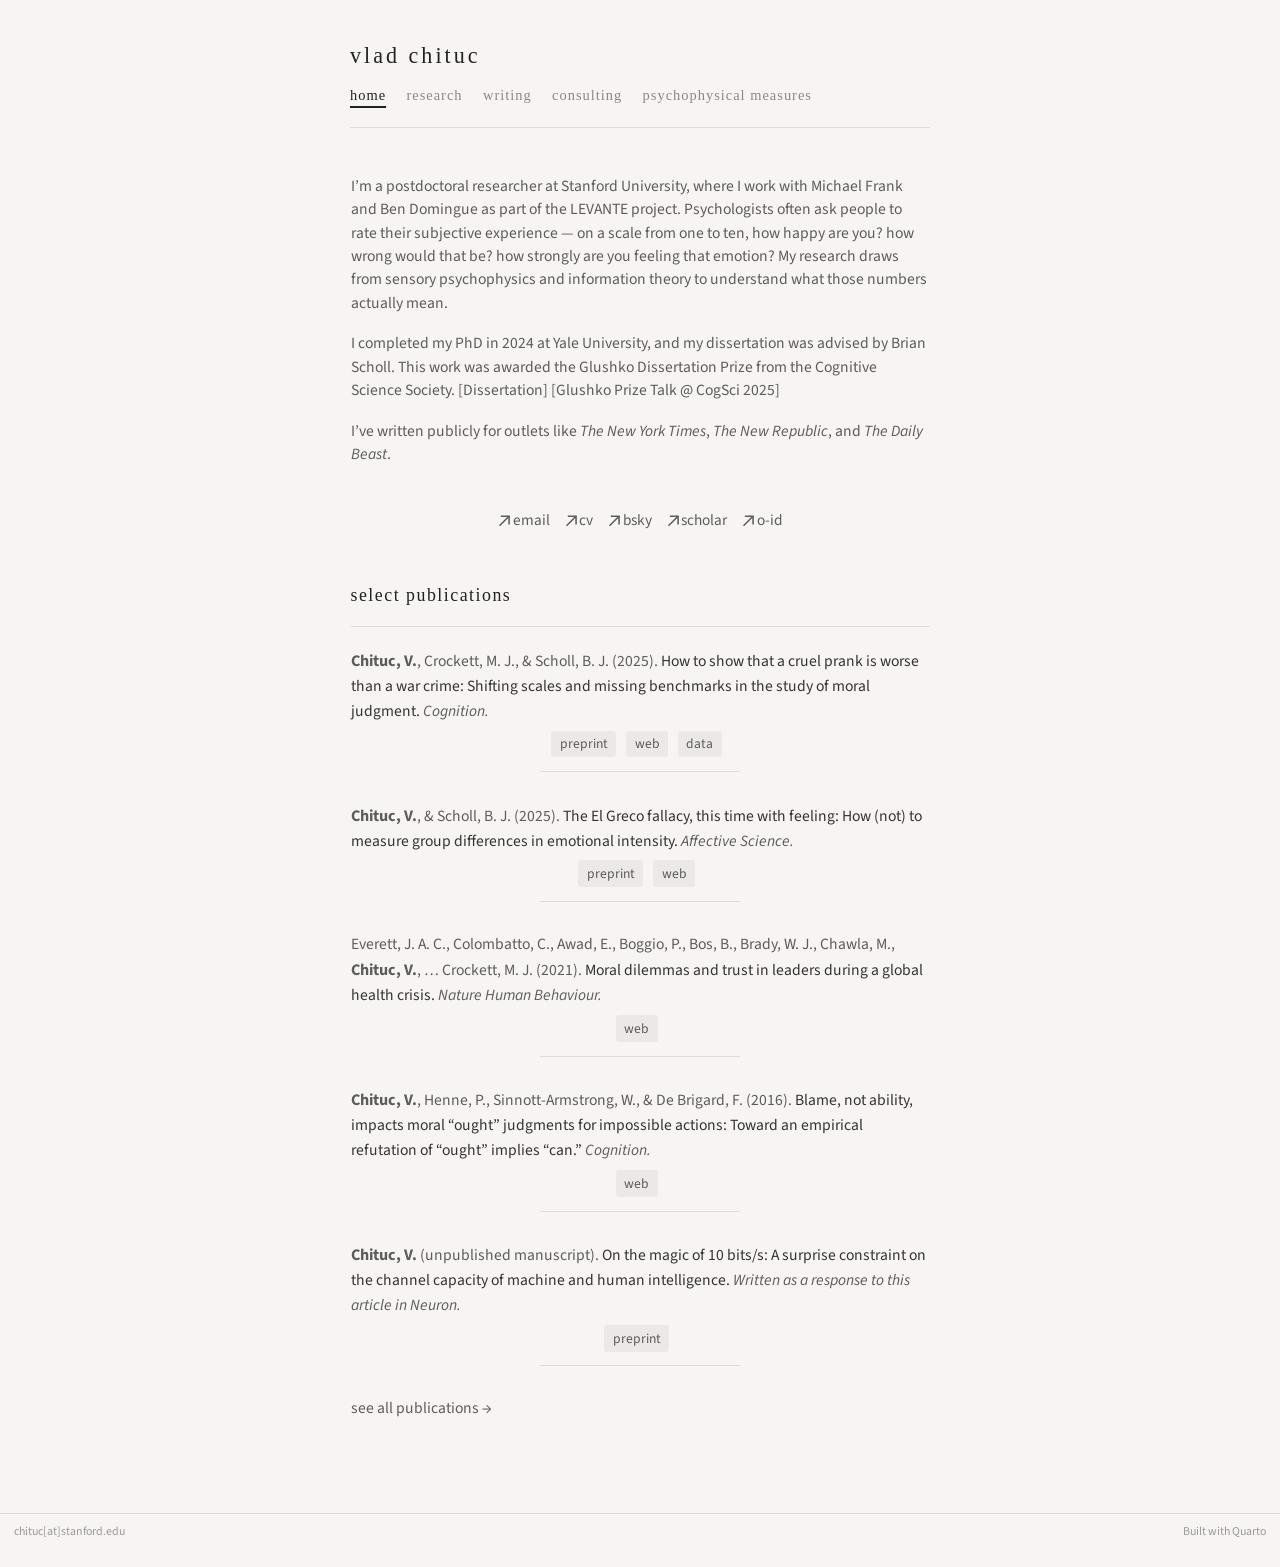
==== commit a38f2287: "Built site for gh-pages" ====
--- a/index.html
+++ b/index.html
@@ -2,7 +2,7 @@
 <html xmlns="http://www.w3.org/1999/xhtml" lang="en" xml:lang="en"><head>
 
 <meta charset="utf-8">
-<meta name="generator" content="quarto-1.9.38">
+<meta name="generator" content="quarto-1.10.18">
 
 <meta name="viewport" content="width=device-width, initial-scale=1.0, user-scalable=yes">
 
@@ -12,10 +12,13 @@
 /* Default styles provided by pandoc.
 ** See https://pandoc.org/MANUAL.html#variables-for-html for config info.
 */
-code{white-space: pre-wrap;}
 span.smallcaps{font-variant: small-caps;}
-div.columns{display: flex; gap: min(4vw, 1.5em);}
-div.column{flex: auto; overflow-x: auto;}
+div.columns{display: flex; gap: 1.5em;}
+div.column{flex: auto;}
+@media screen {
+div.columns{gap: min(4vw, 1.5em);}
+div.column{overflow-x: auto;}
+}
 div.hanging-indent{margin-left: 1.5em; text-indent: -1.5em;}
 ul.task-list{list-style: none;}
 ul.task-list li input[type="checkbox"] {
@@ -39,10 +42,10 @@
 <script src="site_libs/quarto-html/tippy.umd.min.js"></script>
 <script src="site_libs/quarto-html/anchor.min.js"></script>
 <link href="site_libs/quarto-html/tippy.css" rel="stylesheet">
-<link href="site_libs/quarto-html/quarto-syntax-highlighting-15634bcf2e68342d4ad2dfa704d543f6.css" rel="stylesheet" id="quarto-text-highlighting-styles">
+<link href="site_libs/quarto-html/quarto-syntax-highlighting-64a204ab8560d761af7679ceaba22944.css" rel="stylesheet" id="quarto-text-highlighting-styles">
 <script src="site_libs/bootstrap/bootstrap.min.js"></script>
 <link href="site_libs/bootstrap/bootstrap-icons.css" rel="stylesheet">
-<link href="site_libs/bootstrap/bootstrap-b256c3d1d02c449c6054f06b7a2e3cd0.min.css" rel="stylesheet" append-hash="true" id="quarto-bootstrap" data-mode="light">
+<link href="site_libs/bootstrap/bootstrap-5713f3742d085f0d9696c1c3753e0a1f.min.css" rel="stylesheet" append-hash="true" id="quarto-bootstrap" data-mode="light">
 <script id="quarto-search-options" type="application/json">{
   "location": "navbar",
   "copy-button": false,
--- a/site_libs/quarto-html/quarto-syntax-highlighting-64a204ab8560d761af7679ceaba22944.css
+++ b/site_libs/quarto-html/quarto-syntax-highlighting-64a204ab8560d761af7679ceaba22944.css
@@ -0,0 +1,236 @@
+/* quarto syntax highlight colors */
+:root {
+  --quarto-hl-ot-color: #003B4F;
+  --quarto-hl-at-color: #657422;
+  --quarto-hl-ss-color: #20794D;
+  --quarto-hl-an-color: #5E5E5E;
+  --quarto-hl-fu-color: #4758AB;
+  --quarto-hl-st-color: #20794D;
+  --quarto-hl-cf-color: #003B4F;
+  --quarto-hl-op-color: #5E5E5E;
+  --quarto-hl-er-color: #AD0000;
+  --quarto-hl-bn-color: #AD0000;
+  --quarto-hl-al-color: #AD0000;
+  --quarto-hl-va-color: #111111;
+  --quarto-hl-bu-color: inherit;
+  --quarto-hl-ex-color: inherit;
+  --quarto-hl-pp-color: #AD0000;
+  --quarto-hl-in-color: #5E5E5E;
+  --quarto-hl-vs-color: #20794D;
+  --quarto-hl-wa-color: #5E5E5E;
+  --quarto-hl-do-color: #5E5E5E;
+  --quarto-hl-im-color: #00769E;
+  --quarto-hl-ch-color: #20794D;
+  --quarto-hl-dt-color: #AD0000;
+  --quarto-hl-fl-color: #AD0000;
+  --quarto-hl-co-color: #5E5E5E;
+  --quarto-hl-cv-color: #5E5E5E;
+  --quarto-hl-cn-color: #8f5902;
+  --quarto-hl-sc-color: #5E5E5E;
+  --quarto-hl-dv-color: #AD0000;
+  --quarto-hl-kw-color: #003B4F;
+}
+
+/* other quarto variables */
+:root {
+  --quarto-font-monospace: SFMono-Regular, Menlo, Monaco, Consolas, "Liberation Mono", "Courier New", monospace;
+}
+
+/* syntax highlight based on Pandoc's rules */
+pre > code.sourceCode > span {
+  color: #003B4F;
+}
+
+code.sourceCode > span {
+  color: #003B4F;
+}
+
+div.sourceCode,
+div.sourceCode pre.sourceCode {
+  color: #003B4F;
+}
+
+/* Normal */
+code span {
+  color: #003B4F;
+}
+
+/* Alert */
+code span.al {
+  color: #AD0000;
+  font-style: inherit;
+}
+
+/* Annotation */
+code span.an {
+  color: #5E5E5E;
+  font-style: inherit;
+}
+
+/* Attribute */
+code span.at {
+  color: #657422;
+  font-style: inherit;
+}
+
+/* BaseN */
+code span.bn {
+  color: #AD0000;
+  font-style: inherit;
+}
+
+/* BuiltIn */
+code span.bu {
+  font-style: inherit;
+}
+
+/* ControlFlow */
+code span.cf {
+  color: #003B4F;
+  font-weight: bold;
+  font-style: inherit;
+}
+
+/* Char */
+code span.ch {
+  color: #20794D;
+  font-style: inherit;
+}
+
+/* Constant */
+code span.cn {
+  color: #8f5902;
+  font-style: inherit;
+}
+
+/* Comment */
+code span.co {
+  color: #5E5E5E;
+  font-style: inherit;
+}
+
+/* CommentVar */
+code span.cv {
+  color: #5E5E5E;
+  font-style: italic;
+}
+
+/* Documentation */
+code span.do {
+  color: #5E5E5E;
+  font-style: italic;
+}
+
+/* DataType */
+code span.dt {
+  color: #AD0000;
+  font-style: inherit;
+}
+
+/* DecVal */
+code span.dv {
+  color: #AD0000;
+  font-style: inherit;
+}
+
+/* Error */
+code span.er {
+  color: #AD0000;
+  font-style: inherit;
+}
+
+/* Extension */
+code span.ex {
+  font-style: inherit;
+}
+
+/* Float */
+code span.fl {
+  color: #AD0000;
+  font-style: inherit;
+}
+
+/* Function */
+code span.fu {
+  color: #4758AB;
+  font-style: inherit;
+}
+
+/* Import */
+code span.im {
+  color: #00769E;
+  font-style: inherit;
+}
+
+/* Information */
+code span.in {
+  color: #5E5E5E;
+  font-style: inherit;
+}
+
+/* Keyword */
+code span.kw {
+  color: #003B4F;
+  font-weight: bold;
+  font-style: inherit;
+}
+
+/* Operator */
+code span.op {
+  color: #5E5E5E;
+  font-style: inherit;
+}
+
+/* Other */
+code span.ot {
+  color: #003B4F;
+  font-style: inherit;
+}
+
+/* Preprocessor */
+code span.pp {
+  color: #AD0000;
+  font-style: inherit;
+}
+
+/* SpecialChar */
+code span.sc {
+  color: #5E5E5E;
+  font-style: inherit;
+}
+
+/* SpecialString */
+code span.ss {
+  color: #20794D;
+  font-style: inherit;
+}
+
+/* String */
+code span.st {
+  color: #20794D;
+  font-style: inherit;
+}
+
+/* Variable */
+code span.va {
+  color: #111111;
+  font-style: inherit;
+}
+
+/* VerbatimString */
+code span.vs {
+  color: #20794D;
+  font-style: inherit;
+}
+
+/* Warning */
+code span.wa {
+  color: #5E5E5E;
+  font-style: italic;
+}
+
+.prevent-inlining {
+  content: "</";
+}
+
+/*# sourceMappingURL=9d8d5bb603a83b8298b89080a598c93b.css.map */
